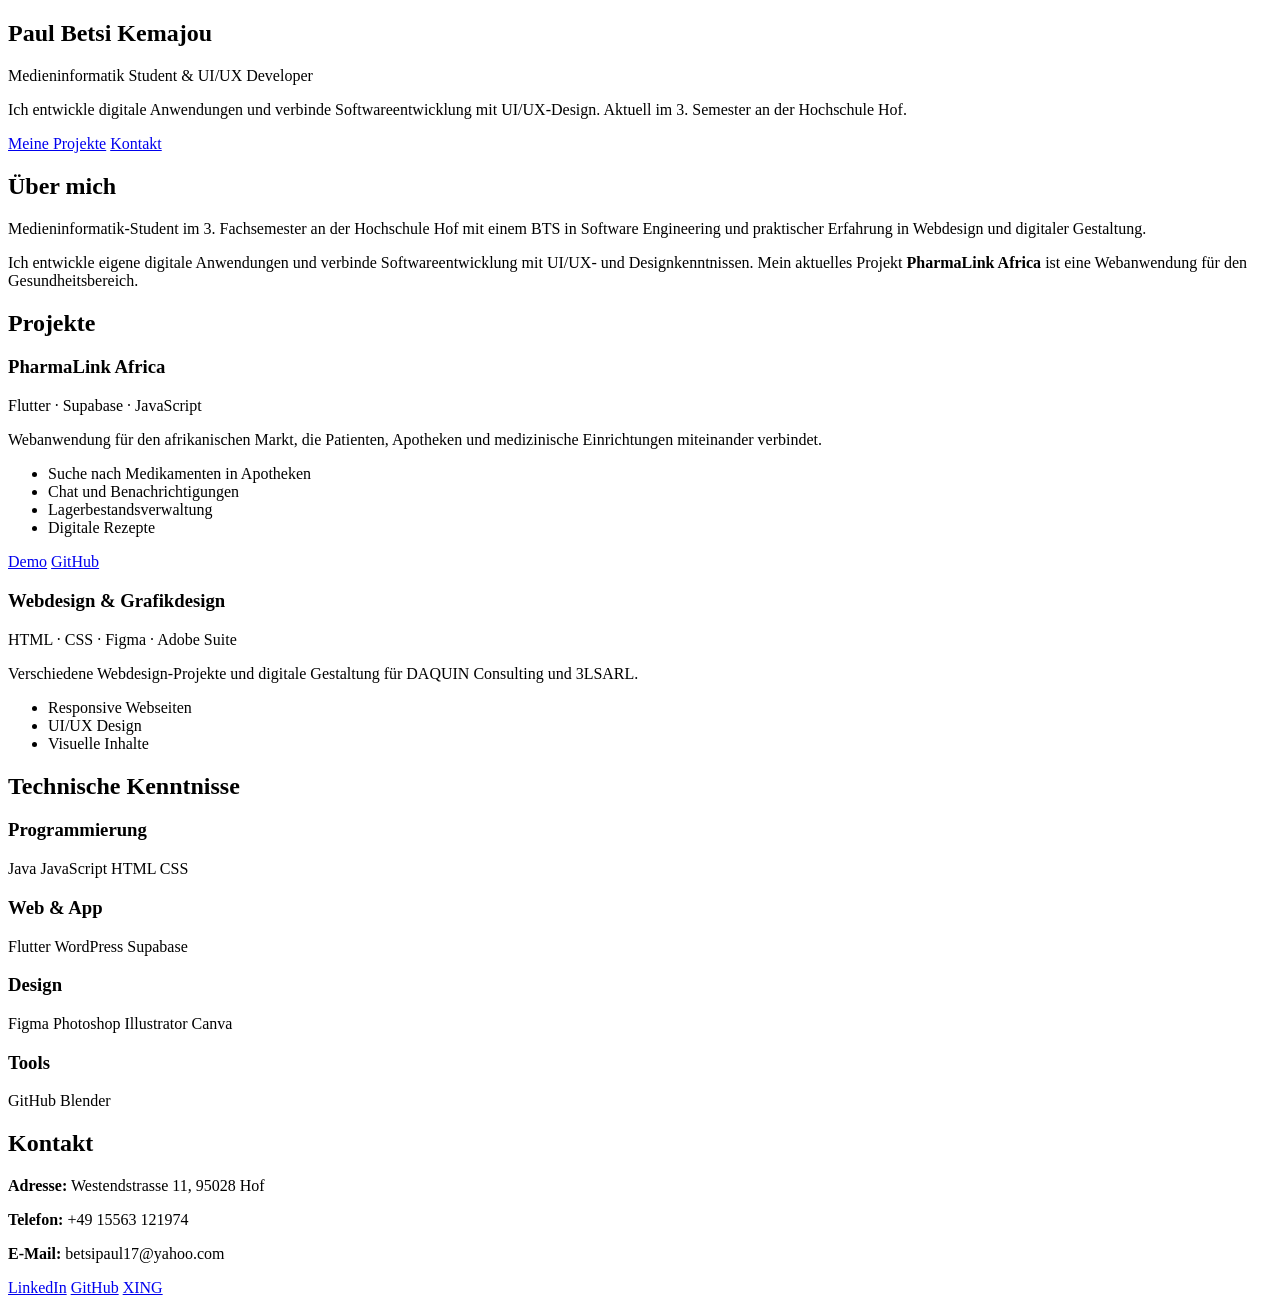
==== index.html @ ef9559c9 "feat: initial portfolio structure with HTML and CSS" ====
<!DOCTYPE html>
<html lang="de">
<head>
    <meta charset="UTF-8">
    <meta name="viewport" content="width=device-width, initial-scale=1.0">
    <title>Paul Betsi Kemajou | Medieninformatik & Web Developer</title>
    <meta name="description" content="Portfolio de Paul Betsi Kemajou, étudiant en Medieninformatik à la Hochschule Hof. Spécialisé en UI/UX, Webentwicklung et Softwareentwicklung.">
    
    <!-- Google Fonts -->
    <link rel="preconnect" href="https://fonts.googleapis.com">
    <link rel="preconnect" href="https://fonts.gstatic.com" crossorigin>
    <link href="https://fonts.googleapis.com/css2?family=Inter:wght@300;400;600;700&display=swap" rel="stylesheet">
    
    <!-- Styles -->
    <link rel="stylesheet" href="assets/css/style.css">
</head>
<body>
    <!-- Header sera injecté ici par JavaScript -->
    <header id="header-container"></header>
    
    <main>
        <!-- Section 1: Hero (Accueil) -->
        <section id="hero" class="section">
            <div class="container">
                <h1>Paul Betsi Kemajou</h1>
                <p class="subtitle">Medieninformatik Student & UI/UX Developer</p>
                <p class="description">
                    Ich entwickle digitale Anwendungen und verbinde Softwareentwicklung mit UI/UX-Design. 
                    Aktuell im 3. Semester an der Hochschule Hof.
                </p>
                <div class="cta-buttons">
                    <a href="#projekte" class="btn btn-primary">Meine Projekte</a>
                    <a href="#kontakt" class="btn btn-secondary">Kontakt</a>
                </div>
            </div>
        </section>

        <!-- Section 2: Über mich -->
        <section id="ueber-mich" class="section">
            <div class="container">
                <h2>Über mich</h2>
                <div class="about-content">
                    <p>
                        Medieninformatik-Student im 3. Fachsemester an der Hochschule Hof mit einem BTS in Software Engineering 
                        und praktischer Erfahrung in Webdesign und digitaler Gestaltung.
                    </p>
                    <p>
                        Ich entwickle eigene digitale Anwendungen und verbinde Softwareentwicklung mit UI/UX- und Designkenntnissen. 
                        Mein aktuelles Projekt <strong>PharmaLink Africa</strong> ist eine Webanwendung für den Gesundheitsbereich.
                    </p>
                </div>
            </div>
        </section>

        <!-- Section 3: Projekte -->
        <section id="projekte" class="section">
            <div class="container">
                <h2>Projekte</h2>
                <div class="projects-grid">
                    <!-- Projet 1: PharmaLink Africa -->
                    <div class="project-card">
                        <h3>PharmaLink Africa</h3>
                        <p class="project-tech">Flutter · Supabase · JavaScript</p>
                        <p>
                            Webanwendung für den afrikanischen Markt, die Patienten, Apotheken und medizinische 
                            Einrichtungen miteinander verbindet.
                        </p>
                        <ul class="project-features">
                            <li>Suche nach Medikamenten in Apotheken</li>
                            <li>Chat und Benachrichtigungen</li>
                            <li>Lagerbestandsverwaltung</li>
                            <li>Digitale Rezepte</li>
                        </ul>
                        <div class="project-links">
                            <a href="#" class="btn btn-small">Demo</a>
                            <a href="#" class="btn btn-small btn-outline">GitHub</a>
                        </div>
                    </div>

                    <!-- Projet 2: Webdesign -->
                    <div class="project-card">
                        <h3>Webdesign & Grafikdesign</h3>
                        <p class="project-tech">HTML · CSS · Figma · Adobe Suite</p>
                        <p>
                            Verschiedene Webdesign-Projekte und digitale Gestaltung für DAQUIN Consulting und 3LSARL.
                        </p>
                        <ul class="project-features">
                            <li>Responsive Webseiten</li>
                            <li>UI/UX Design</li>
                            <li>Visuelle Inhalte</li>
                        </ul>
                    </div>
                </div>
            </div>
        </section>

        <!-- Section 4: Skills -->
        <section id="skills" class="section">
            <div class="container">
                <h2>Technische Kenntnisse</h2>
                <div class="skills-grid">
                    <div class="skill-category">
                        <h3>Programmierung</h3>
                        <div class="skill-tags">
                            <span class="skill-tag">Java</span>
                            <span class="skill-tag">JavaScript</span>
                            <span class="skill-tag">HTML</span>
                            <span class="skill-tag">CSS</span>
                        </div>
                    </div>
                    <div class="skill-category">
                        <h3>Web & App</h3>
                        <div class="skill-tags">
                            <span class="skill-tag">Flutter</span>
                            <span class="skill-tag">WordPress</span>
                            <span class="skill-tag">Supabase</span>
                        </div>
                    </div>
                    <div class="skill-category">
                        <h3>Design</h3>
                        <div class="skill-tags">
                            <span class="skill-tag">Figma</span>
                            <span class="skill-tag">Photoshop</span>
                            <span class="skill-tag">Illustrator</span>
                            <span class="skill-tag">Canva</span>
                        </div>
                    </div>
                    <div class="skill-category">
                        <h3>Tools</h3>
                        <div class="skill-tags">
                            <span class="skill-tag">GitHub</span>
                            <span class="skill-tag">Blender</span>
                        </div>
                    </div>
                </div>
            </div>
        </section>

        <!-- Section 5: Kontakt -->
        <section id="kontakt" class="section">
            <div class="container">
                <h2>Kontakt</h2>
                <div class="contact-info">
                    <p><strong>Adresse:</strong> Westendstrasse 11, 95028 Hof</p>
                    <p><strong>Telefon:</strong> +49 15563 121974</p>
                    <p><strong>E-Mail:</strong> betsipaul17@yahoo.com</p>
                    <div class="social-links">
                        <a href="#" class="btn btn-outline">LinkedIn</a>
                        <a href="#" class="btn btn-outline">GitHub</a>
                        <a href="#" class="btn btn-outline">XING</a>
                    </div>
                </div>
            </div>
        </section>
    </main>

    <!-- Footer sera injecté ici par JavaScript -->
    <footer id="footer-container"></footer>

    <!-- Scripts -->
    <script type="module" src="assets/js/main.js"></script>
</body>
</html>
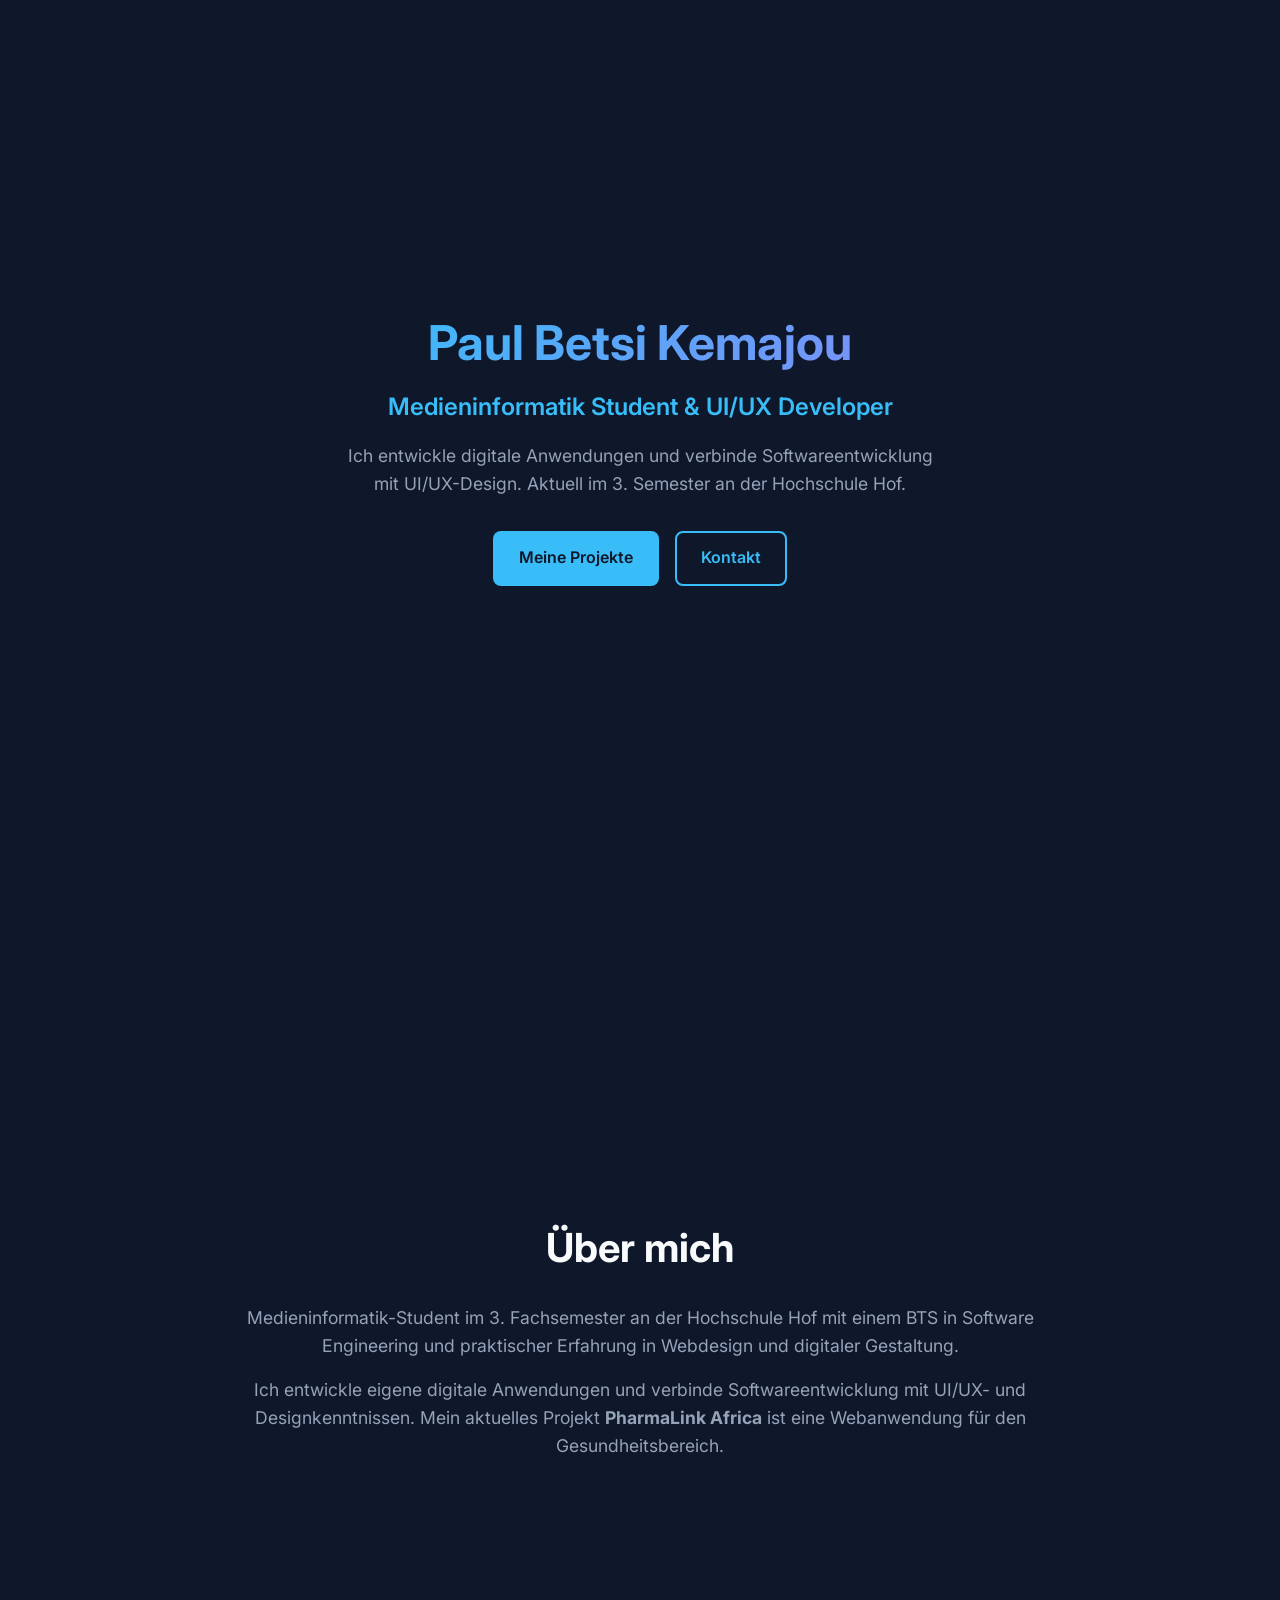
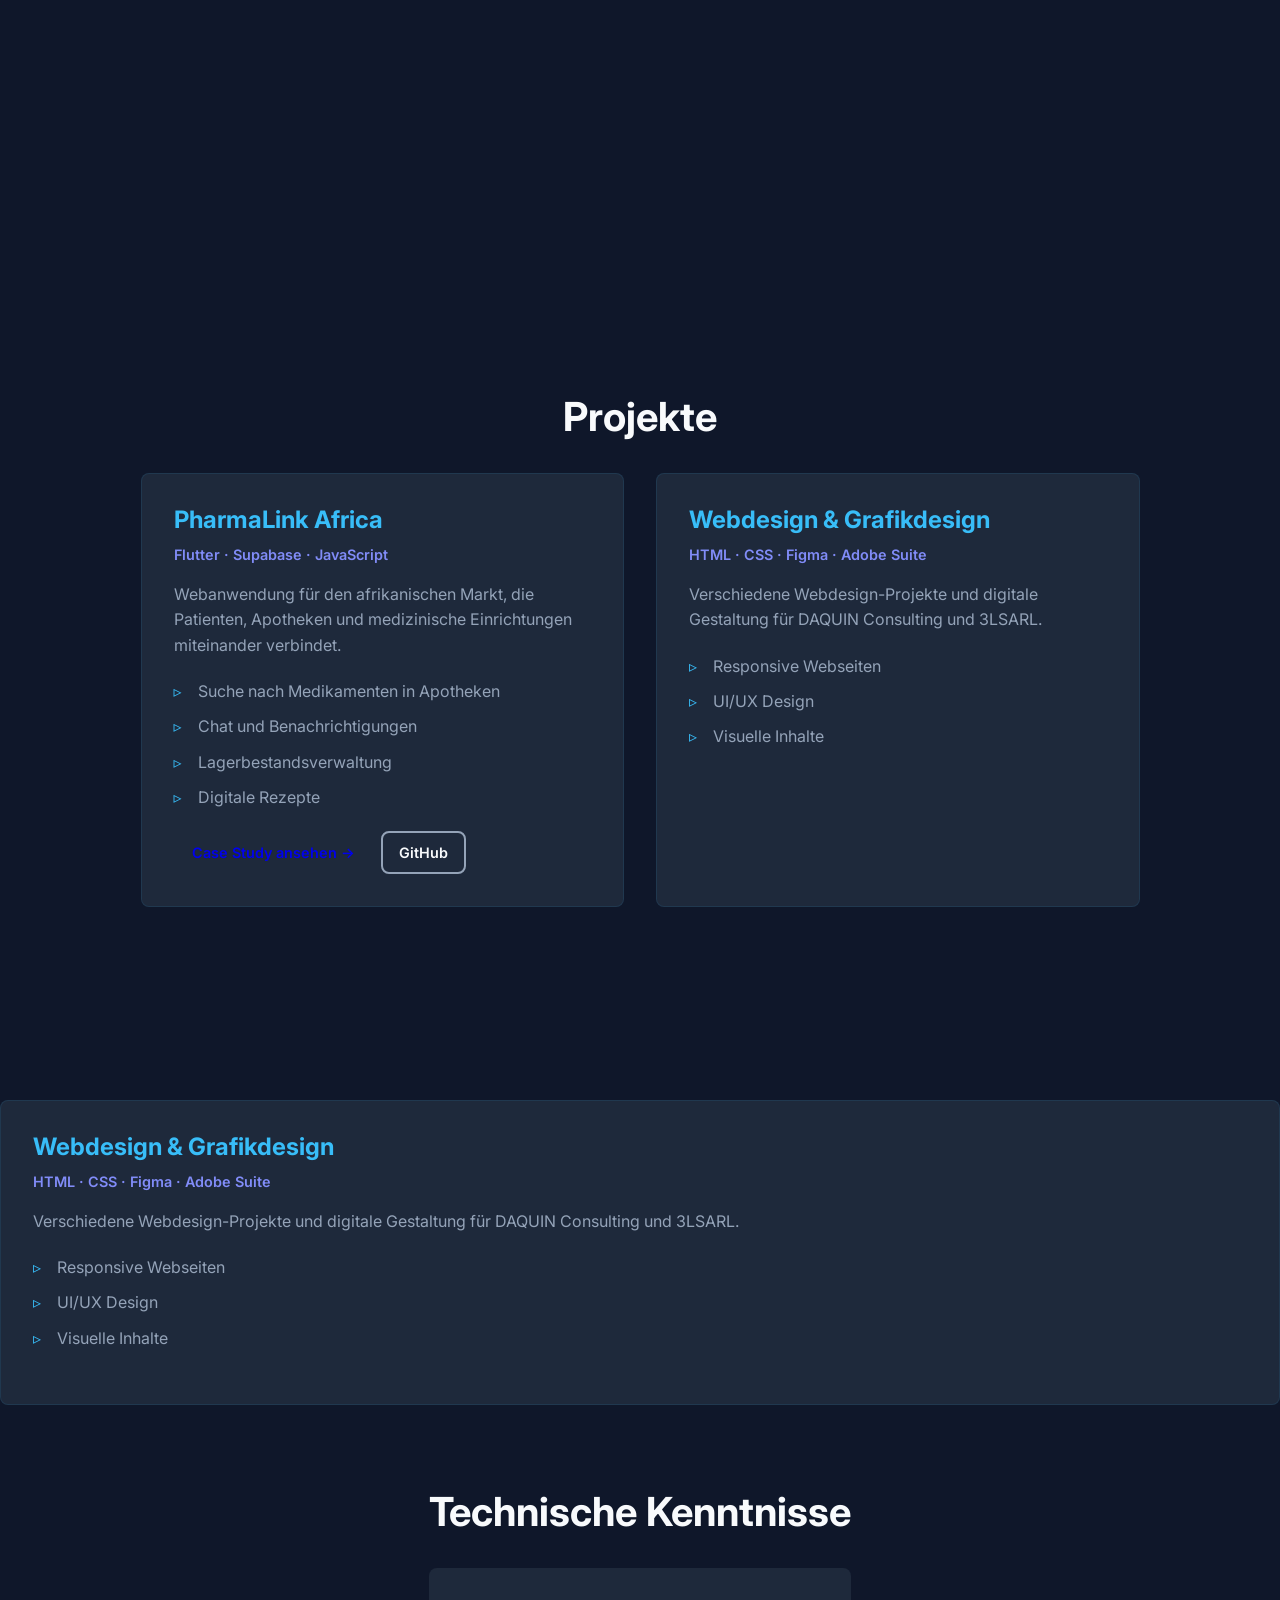
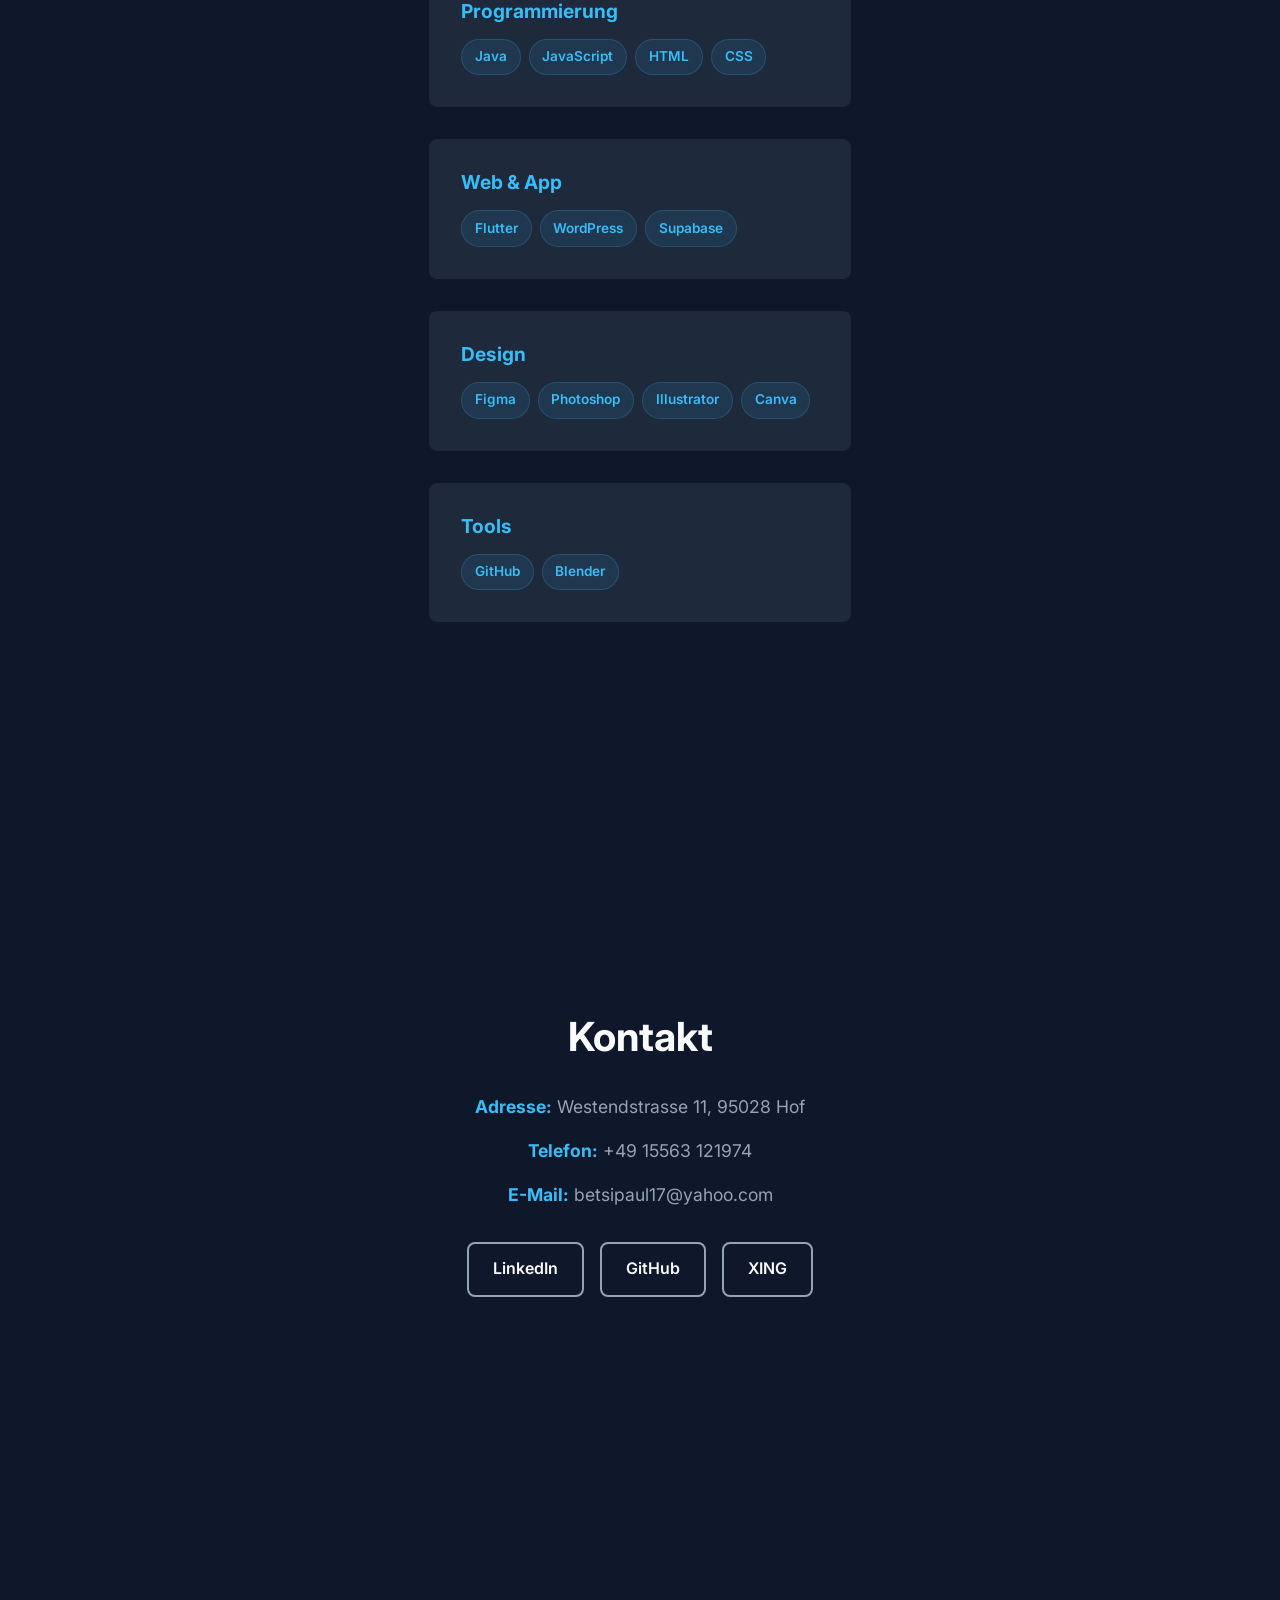
==== commit 5e67b30b: "feat: add detailed PharmaLink Africa case study page" ====
--- a/index.html
+++ b/index.html
@@ -52,30 +52,47 @@
             </div>
         </section>
 
-        <!-- Section 3: Projekte -->
-        <section id="projekte" class="section">
-            <div class="container">
-                <h2>Projekte</h2>
-                <div class="projects-grid">
-                    <!-- Projet 1: PharmaLink Africa -->
-                    <div class="project-card">
-                        <h3>PharmaLink Africa</h3>
-                        <p class="project-tech">Flutter · Supabase · JavaScript</p>
-                        <p>
-                            Webanwendung für den afrikanischen Markt, die Patienten, Apotheken und medizinische 
-                            Einrichtungen miteinander verbindet.
-                        </p>
-                        <ul class="project-features">
-                            <li>Suche nach Medikamenten in Apotheken</li>
-                            <li>Chat und Benachrichtigungen</li>
-                            <li>Lagerbestandsverwaltung</li>
-                            <li>Digitale Rezepte</li>
-                        </ul>
-                        <div class="project-links">
-                            <a href="#" class="btn btn-small">Demo</a>
-                            <a href="#" class="btn btn-small btn-outline">GitHub</a>
-                        </div>
-                    </div>
+       <!-- Section 3: Projekte -->
+<section id="projekte" class="section">
+    <div class="container">
+        <h2>Projekte</h2>
+        <div class="projects-grid">
+            <!-- Projet 1: PharmaLink Africa -->
+            <div class="project-card">
+                <h3>PharmaLink Africa</h3>
+                <p class="project-tech">Flutter · Supabase · JavaScript</p>
+                <p>
+                    Webanwendung für den afrikanischen Markt, die Patienten, Apotheken und medizinische 
+                    Einrichtungen miteinander verbindet.
+                </p>
+                <ul class="project-features">
+                    <li>Suche nach Medikamenten in Apotheken</li>
+                    <li>Chat und Benachrichtigungen</li>
+                    <li>Lagerbestandsverwaltung</li>
+                    <li>Digitale Rezepte</li>
+                </ul>
+                <div class="project-links">
+                    <a href="pharmalink.html" class="btn btn-small">Case Study ansehen →</a>
+                    <a href="https://github.com/pbetsi" target="_blank" class="btn btn-small btn-outline">GitHub</a>
+                </div>
+            </div>
+
+            <!-- Projet 2: Webdesign -->
+            <div class="project-card">
+                <h3>Webdesign & Grafikdesign</h3>
+                <p class="project-tech">HTML · CSS · Figma · Adobe Suite</p>
+                <p>
+                    Verschiedene Webdesign-Projekte und digitale Gestaltung für DAQUIN Consulting und 3LSARL.
+                </p>
+                <ul class="project-features">
+                    <li>Responsive Webseiten</li>
+                    <li>UI/UX Design</li>
+                    <li>Visuelle Inhalte</li>
+                </ul>
+            </div>
+        </div>
+    </div>
+</section>
 
                     <!-- Projet 2: Webdesign -->
                     <div class="project-card">
--- a/assets/css/style.css
+++ b/assets/css/style.css
@@ -0,0 +1,330 @@
+/* ==========================================
+   DESIGN SYSTEM - Variables
+   ========================================== */
+:root {
+    --color-bg: #0f172a;
+    --color-bg-secondary: #1e293b;
+    --color-text: #f8fafc;
+    --color-text-secondary: #94a3b8;
+    --color-primary: #38bdf8;
+    --color-primary-dark: #0ea5e9;
+    --color-accent: #818cf8;
+    --font-main: 'Inter', system-ui, -apple-system, sans-serif;
+    --spacing-xs: 0.5rem;
+    --spacing-sm: 1rem;
+    --spacing-md: 2rem;
+    --spacing-lg: 4rem;
+    --border-radius: 8px;
+    --transition: all 0.3s ease;
+}
+
+/* ==========================================
+   RESET & BASE
+   ========================================== */
+* {
+    margin: 0;
+    padding: 0;
+    box-sizing: border-box;
+}
+
+html {
+    scroll-behavior: smooth;
+}
+
+body {
+    font-family: var(--font-main);
+    background-color: var(--color-bg);
+    color: var(--color-text);
+    line-height: 1.6;
+    font-size: 16px;
+}
+
+/* ==========================================
+   TYPOGRAPHY
+   ========================================== */
+h1, h2, h3 {
+    font-weight: 700;
+    line-height: 1.2;
+    margin-bottom: var(--spacing-sm);
+}
+
+h1 {
+    font-size: 3rem;
+    background: linear-gradient(135deg, var(--color-primary), var(--color-accent));
+    -webkit-background-clip: text;
+    -webkit-text-fill-color: transparent;
+    background-clip: text;
+}
+
+h2 {
+    font-size: 2.5rem;
+    margin-bottom: var(--spacing-md);
+    text-align: center;
+}
+
+h3 {
+    font-size: 1.5rem;
+}
+
+p {
+    margin-bottom: var(--spacing-sm);
+    color: var(--color-text-secondary);
+}
+
+/* ==========================================
+   LAYOUT
+   ========================================== */
+.container {
+    max-width: 1100px;
+    margin: 0 auto;
+    padding: 0 var(--spacing-md);
+}
+
+.section {
+    min-height: 100vh;
+    padding: var(--spacing-lg) 0;
+    display: flex;
+    align-items: center;
+}
+
+/* ==========================================
+   HERO SECTION
+   ========================================== */
+#hero {
+    text-align: center;
+}
+
+.subtitle {
+    font-size: 1.5rem;
+    color: var(--color-primary);
+    margin-bottom: var(--spacing-sm);
+    font-weight: 600;
+}
+
+.description {
+    font-size: 1.1rem;
+    max-width: 600px;
+    margin: 0 auto var(--spacing-md);
+}
+
+.cta-buttons {
+    display: flex;
+    gap: var(--spacing-sm);
+    justify-content: center;
+    margin-top: var(--spacing-md);
+}
+
+/* ==========================================
+   BUTTONS
+   ========================================== */
+.btn {
+    display: inline-block;
+    padding: 0.8rem 1.5rem;
+    border-radius: var(--border-radius);
+    text-decoration: none;
+    font-weight: 600;
+    transition: var(--transition);
+    cursor: pointer;
+    border: 2px solid transparent;
+}
+
+.btn-primary {
+    background-color: var(--color-primary);
+    color: var(--color-bg);
+}
+
+.btn-primary:hover {
+    background-color: var(--color-primary-dark);
+    transform: translateY(-2px);
+}
+
+.btn-secondary {
+    border-color: var(--color-primary);
+    color: var(--color-primary);
+}
+
+.btn-secondary:hover {
+    background-color: var(--color-primary);
+    color: var(--color-bg);
+    transform: translateY(-2px);
+}
+
+.btn-outline {
+    border-color: var(--color-text-secondary);
+    color: var(--color-text);
+}
+
+.btn-outline:hover {
+    border-color: var(--color-primary);
+    color: var(--color-primary);
+}
+
+.btn-small {
+    padding: 0.5rem 1rem;
+    font-size: 0.9rem;
+}
+
+/* ==========================================
+   ABOUT SECTION
+   ========================================== */
+.about-content {
+    max-width: 800px;
+    margin: 0 auto;
+    text-align: center;
+}
+
+.about-content p {
+    font-size: 1.1rem;
+    margin-bottom: var(--spacing-sm);
+}
+
+/* ==========================================
+   PROJECTS SECTION
+   ========================================== */
+.projects-grid {
+    display: grid;
+    grid-template-columns: repeat(auto-fit, minmax(300px, 1fr));
+    gap: var(--spacing-md);
+    margin-top: var(--spacing-md);
+}
+
+.project-card {
+    background-color: var(--color-bg-secondary);
+    padding: var(--spacing-md);
+    border-radius: var(--border-radius);
+    border: 1px solid rgba(56, 189, 248, 0.1);
+    transition: var(--transition);
+}
+
+.project-card:hover {
+    transform: translateY(-5px);
+    border-color: var(--color-primary);
+    box-shadow: 0 10px 30px rgba(56, 189, 248, 0.2);
+}
+
+.project-card h3 {
+    color: var(--color-primary);
+    margin-bottom: var(--spacing-xs);
+}
+
+.project-tech {
+    font-size: 0.9rem;
+    color: var(--color-accent);
+    margin-bottom: var(--spacing-sm);
+    font-weight: 600;
+}
+
+.project-features {
+    list-style: none;
+    margin: var(--spacing-sm) 0;
+}
+
+.project-features li {
+    padding: 0.3rem 0;
+    padding-left: 1.5rem;
+    position: relative;
+    color: var(--color-text-secondary);
+}
+
+.project-features li:before {
+    content: "▹";
+    position: absolute;
+    left: 0;
+    color: var(--color-primary);
+}
+
+.project-links {
+    display: flex;
+    gap: var(--spacing-xs);
+    margin-top: var(--spacing-sm);
+}
+
+/* ==========================================
+   SKILLS SECTION
+   ========================================== */
+.skills-grid {
+    display: grid;
+    grid-template-columns: repeat(auto-fit, minmax(200px, 1fr));
+    gap: var(--spacing-md);
+    margin-top: var(--spacing-md);
+}
+
+.skill-category {
+    background-color: var(--color-bg-secondary);
+    padding: var(--spacing-md);
+    border-radius: var(--border-radius);
+}
+
+.skill-category h3 {
+    font-size: 1.2rem;
+    margin-bottom: var(--spacing-sm);
+    color: var(--color-primary);
+}
+
+.skill-tags {
+    display: flex;
+    flex-wrap: wrap;
+    gap: var(--spacing-xs);
+}
+
+.skill-tag {
+    background-color: rgba(56, 189, 248, 0.1);
+    color: var(--color-primary);
+    padding: 0.4rem 0.8rem;
+    border-radius: 20px;
+    font-size: 0.85rem;
+    font-weight: 600;
+    border: 1px solid rgba(56, 189, 248, 0.2);
+}
+
+/* ==========================================
+   CONTACT SECTION
+   ========================================== */
+.contact-info {
+    max-width: 600px;
+    margin: 0 auto;
+    text-align: center;
+}
+
+.contact-info p {
+    font-size: 1.1rem;
+    margin-bottom: var(--spacing-sm);
+}
+
+.contact-info strong {
+    color: var(--color-primary);
+}
+
+.social-links {
+    display: flex;
+    gap: var(--spacing-sm);
+    justify-content: center;
+    margin-top: var(--spacing-md);
+}
+
+/* ==========================================
+   RESPONSIVE
+   ========================================== */
+@media (max-width: 768px) {
+    h1 {
+        font-size: 2rem;
+    }
+    
+    h2 {
+        font-size: 1.8rem;
+    }
+    
+    .subtitle {
+        font-size: 1.2rem;
+    }
+    
+    .cta-buttons {
+        flex-direction: column;
+        align-items: center;
+    }
+    
+    .section {
+        padding: var(--spacing-md) 0;
+        min-height: auto;
+    }
+}
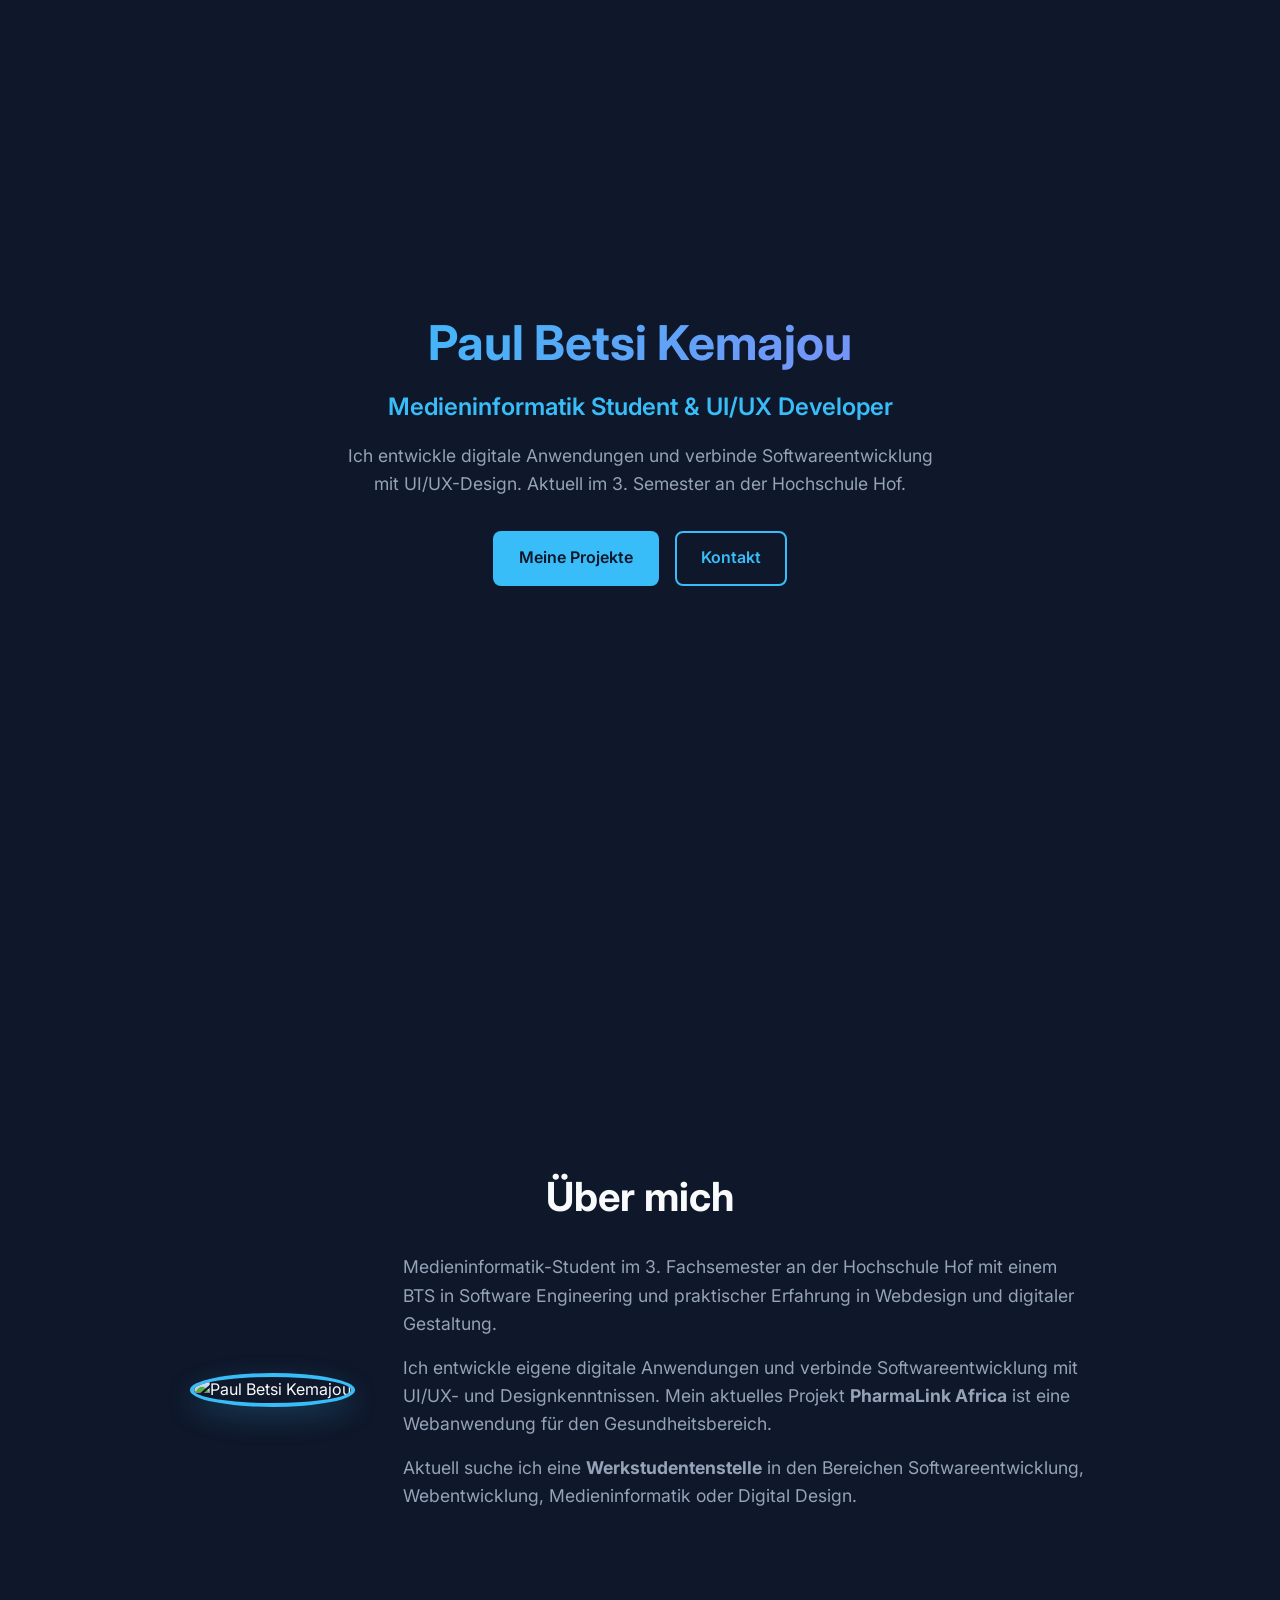
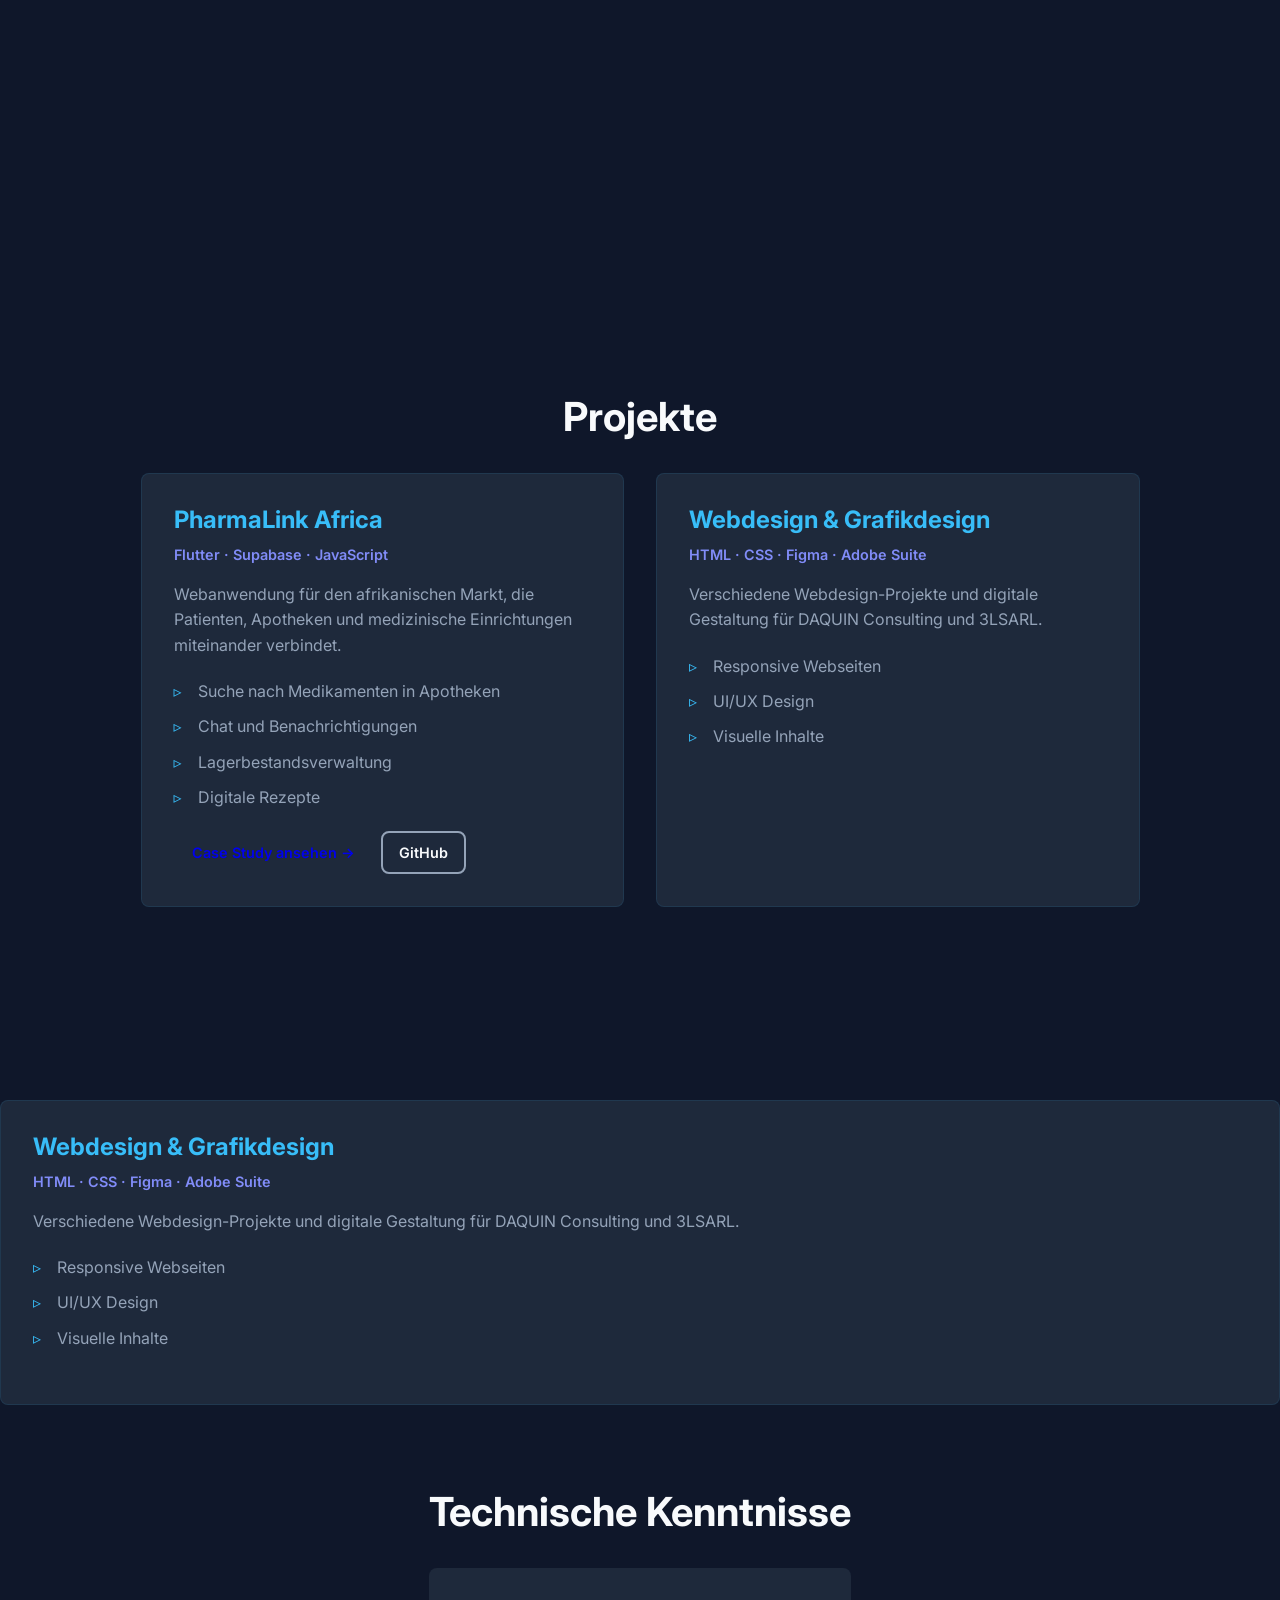
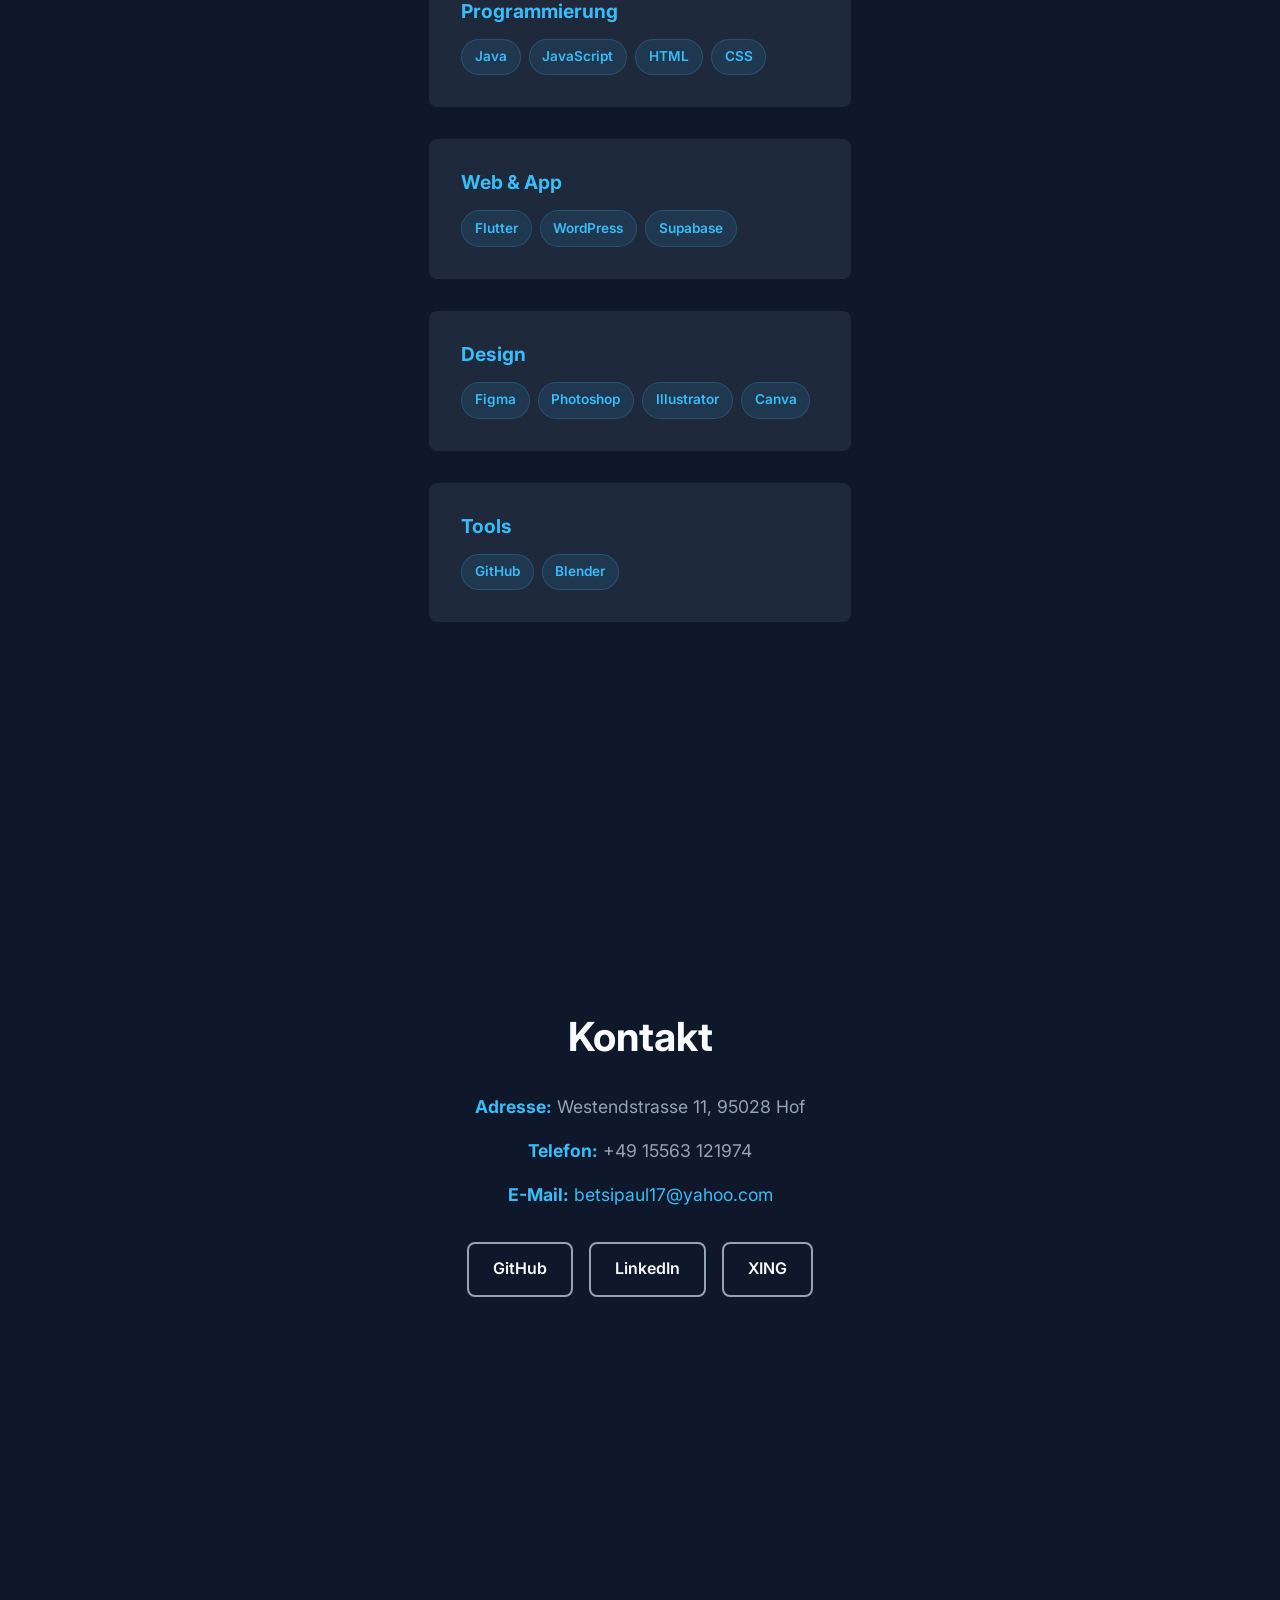
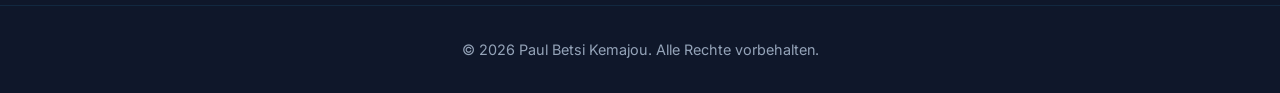
==== commit 053a1088: "feat: add profile photo, update about section and footer" ====
--- a/index.html
+++ b/index.html
@@ -35,22 +35,31 @@
             </div>
         </section>
 
-        <!-- Section 2: Über mich -->
-        <section id="ueber-mich" class="section">
-            <div class="container">
-                <h2>Über mich</h2>
-                <div class="about-content">
-                    <p>
-                        Medieninformatik-Student im 3. Fachsemester an der Hochschule Hof mit einem BTS in Software Engineering 
-                        und praktischer Erfahrung in Webdesign und digitaler Gestaltung.
-                    </p>
-                    <p>
-                        Ich entwickle eigene digitale Anwendungen und verbinde Softwareentwicklung mit UI/UX- und Designkenntnissen. 
-                        Mein aktuelles Projekt <strong>PharmaLink Africa</strong> ist eine Webanwendung für den Gesundheitsbereich.
-                    </p>
-                </div>
+      <!-- Section 2: Über mich -->
+<section id="ueber-mich" class="section">
+    <div class="container">
+        <h2>Über mich</h2>
+        <div class="about-content">
+            <div class="about-image">
+                <img src="assets/images/profil.jpg" alt="Paul Betsi Kemajou">
             </div>
-        </section>
+            <div class="about-text">
+                <p>
+                    Medieninformatik-Student im 3. Fachsemester an der Hochschule Hof mit einem BTS in Software Engineering 
+                    und praktischer Erfahrung in Webdesign und digitaler Gestaltung.
+                </p>
+                <p>
+                    Ich entwickle eigene digitale Anwendungen und verbinde Softwareentwicklung mit UI/UX- und Designkenntnissen. 
+                    Mein aktuelles Projekt <strong>PharmaLink Africa</strong> ist eine Webanwendung für den Gesundheitsbereich.
+                </p>
+                <p>
+                    Aktuell suche ich eine <strong>Werkstudentenstelle</strong> in den Bereichen Softwareentwicklung, 
+                    Webentwicklung, Medieninformatik oder Digital Design.
+                </p>
+            </div>
+        </div>
+    </div>
+</section>
 
        <!-- Section 3: Projekte -->
 <section id="projekte" class="section">
@@ -153,26 +162,29 @@
             </div>
         </section>
 
-        <!-- Section 5: Kontakt -->
-        <section id="kontakt" class="section">
-            <div class="container">
-                <h2>Kontakt</h2>
-                <div class="contact-info">
-                    <p><strong>Adresse:</strong> Westendstrasse 11, 95028 Hof</p>
-                    <p><strong>Telefon:</strong> +49 15563 121974</p>
-                    <p><strong>E-Mail:</strong> betsipaul17@yahoo.com</p>
-                    <div class="social-links">
-                        <a href="#" class="btn btn-outline">LinkedIn</a>
-                        <a href="#" class="btn btn-outline">GitHub</a>
-                        <a href="#" class="btn btn-outline">XING</a>
-                    </div>
-                </div>
+       <!-- Section 5: Kontakt -->
+<section id="kontakt" class="section">
+    <div class="container">
+        <h2>Kontakt</h2>
+        <div class="contact-info">
+            <p><strong>Adresse:</strong> Westendstrasse 11, 95028 Hof</p>
+            <p><strong>Telefon:</strong> +49 15563 121974</p>
+            <p><strong>E-Mail:</strong> <a href="mailto:betsipaul17@yahoo.com" style="color: var(--color-primary); text-decoration: none;">betsipaul17@yahoo.com</a></p>
+            <div class="social-links">
+                <a href="https://github.com/pbetsi" target="_blank" class="btn btn-outline">GitHub</a>
+                <a href="#" class="btn btn-outline">LinkedIn</a>
+                <a href="#" class="btn btn-outline">XING</a>
             </div>
-        </section>
-    </main>
+        </div>
+    </div>
+</section>
 
-    <!-- Footer sera injecté ici par JavaScript -->
-    <footer id="footer-container"></footer>
+<!-- Footer -->
+<footer class="main-footer">
+    <div class="container">
+        <p>&copy; 2026 Paul Betsi Kemajou. Alle Rechte vorbehalten.</p>
+    </div>
+</footer>
 
     <!-- Scripts -->
     <script type="module" src="assets/js/main.js"></script>
--- a/assets/css/style.css
+++ b/assets/css/style.css
@@ -327,4 +327,61 @@
         padding: var(--spacing-md) 0;
         min-height: auto;
     }
+}
+/* ==========================================
+   ABOUT SECTION (Mise à jour avec photo)
+   ========================================== */
+.about-content {
+    display: flex;
+    align-items: center;
+    justify-content: center;
+    gap: 3rem;
+    max-width: 900px;
+    margin: 0 auto;
+    text-align: left;
+}
+
+.about-image img {
+    width: 250px;
+    height: 250px;
+    object-fit: cover;
+    border-radius: 50%;
+    border: 4px solid var(--color-primary);
+    box-shadow: 0 10px 30px rgba(56, 189, 248, 0.2);
+}
+
+.about-text {
+    flex: 1;
+}
+
+.about-text p {
+    font-size: 1.1rem;
+    margin-bottom: 1rem;
+    color: var(--color-text-secondary);
+}
+
+/* ==========================================
+   FOOTER
+   ========================================== */
+.main-footer {
+    padding: 2rem 0;
+    text-align: center;
+    border-top: 1px solid rgba(56, 189, 248, 0.1);
+    background-color: var(--color-bg);
+}
+
+.main-footer p {
+    color: var(--color-text-secondary);
+    font-size: 0.9rem;
+    margin: 0;
+}
+
+/* ==========================================
+   RESPONSIVE (Mise à jour)
+   ========================================== */
+@media (max-width: 768px) {
+    .about-content {
+        flex-direction: column;
+        text-align: center;
+    }
 }
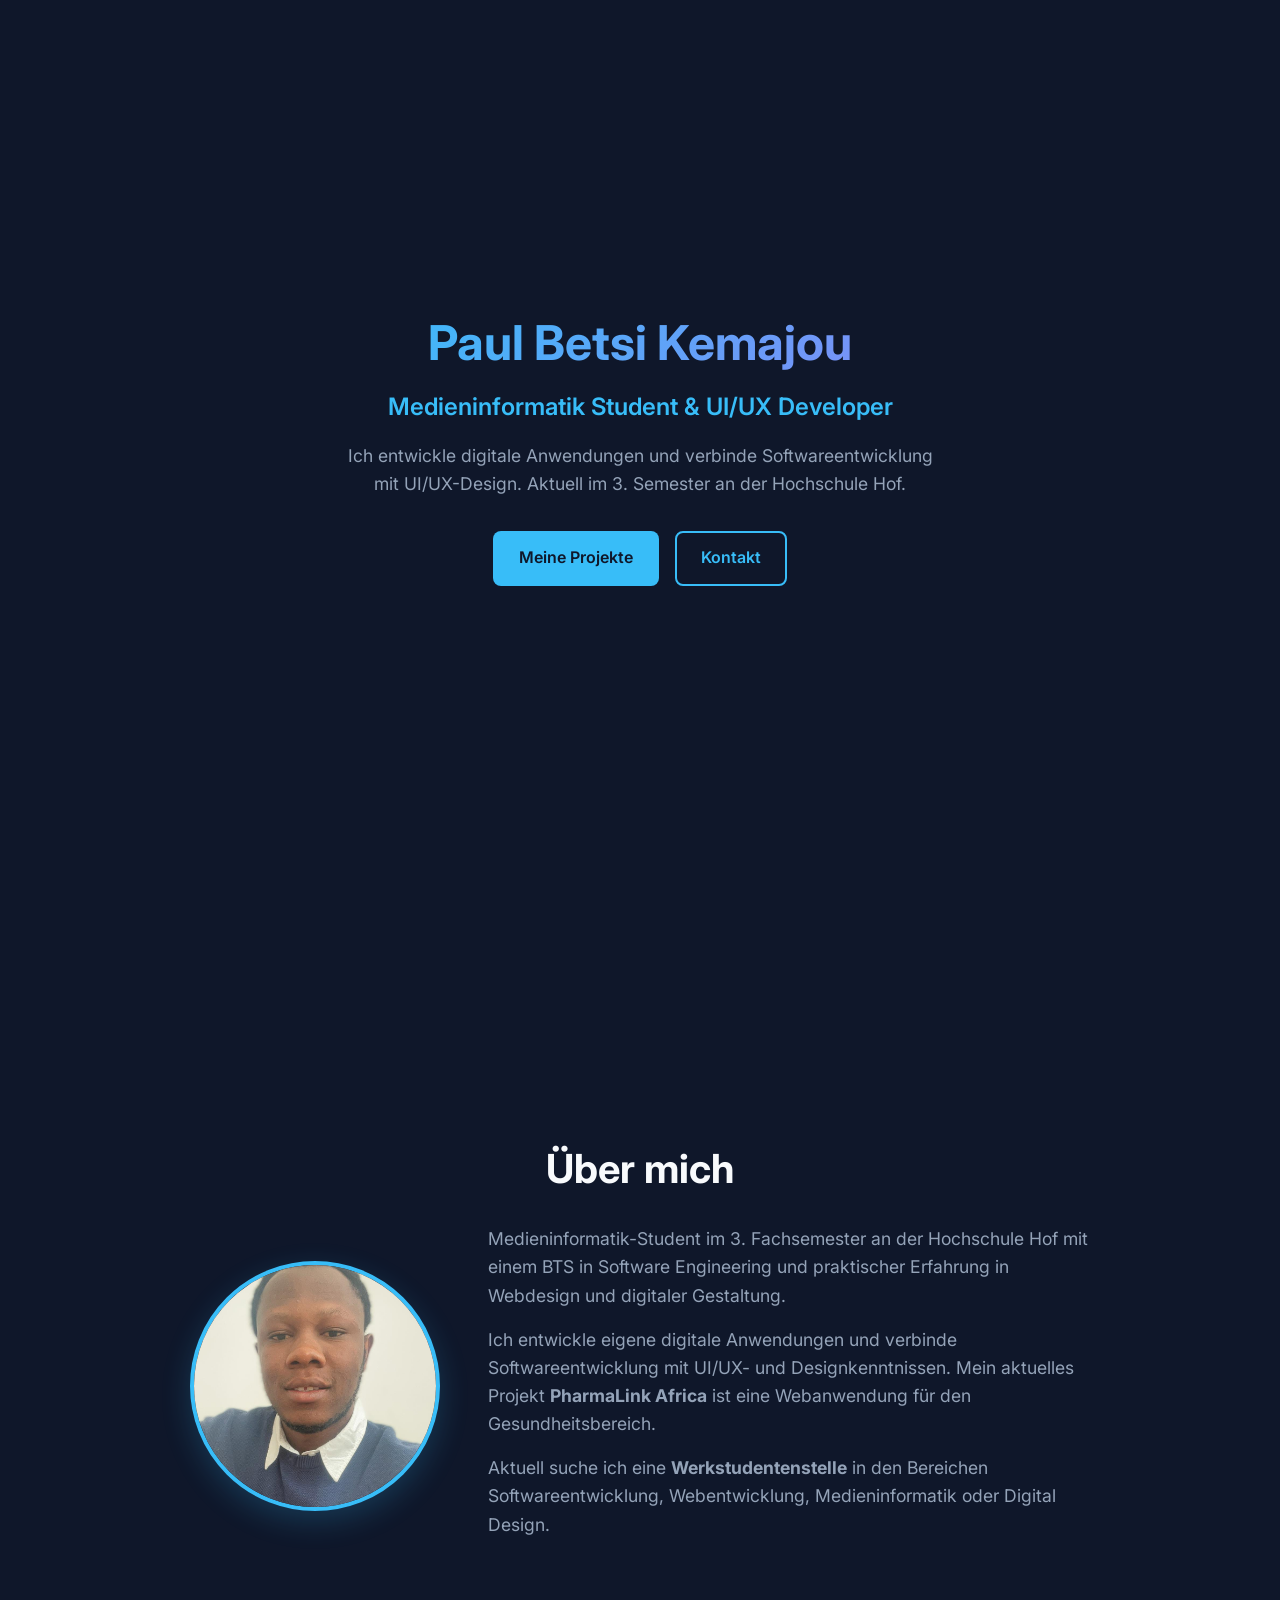
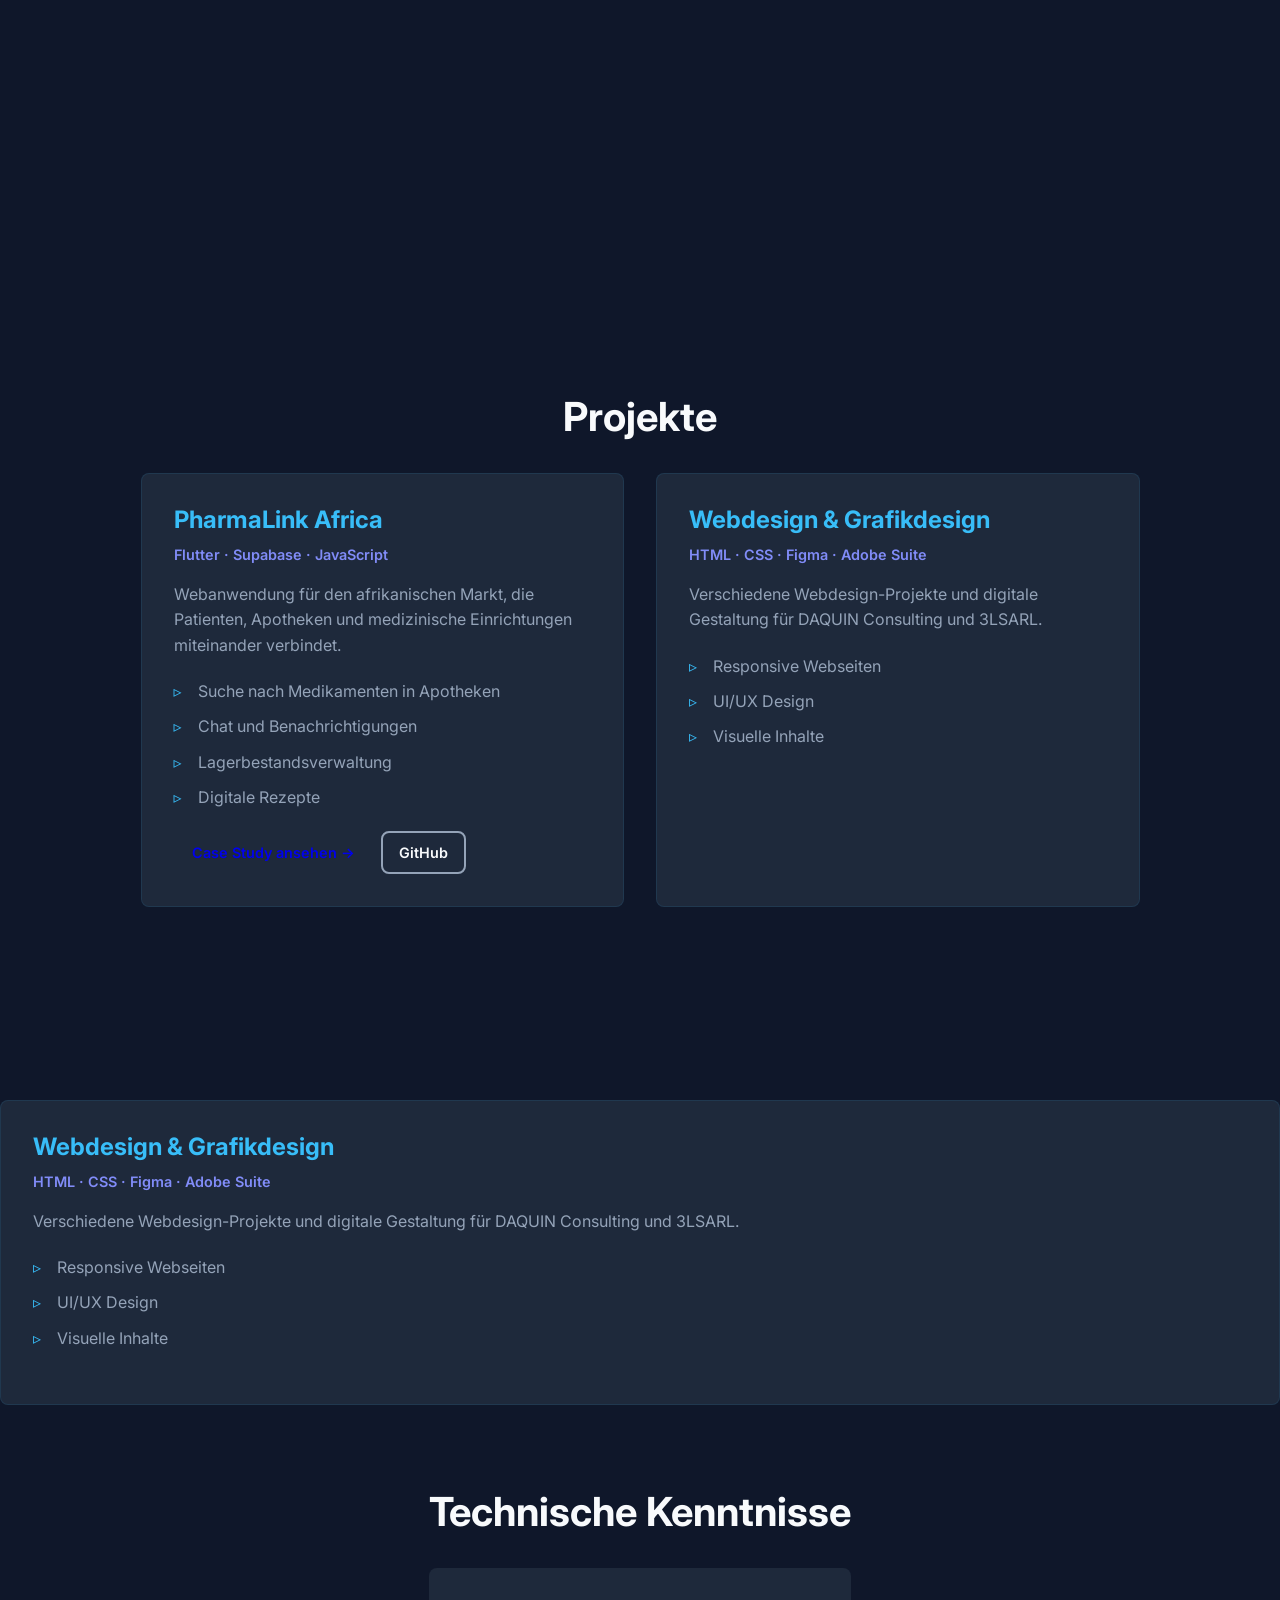
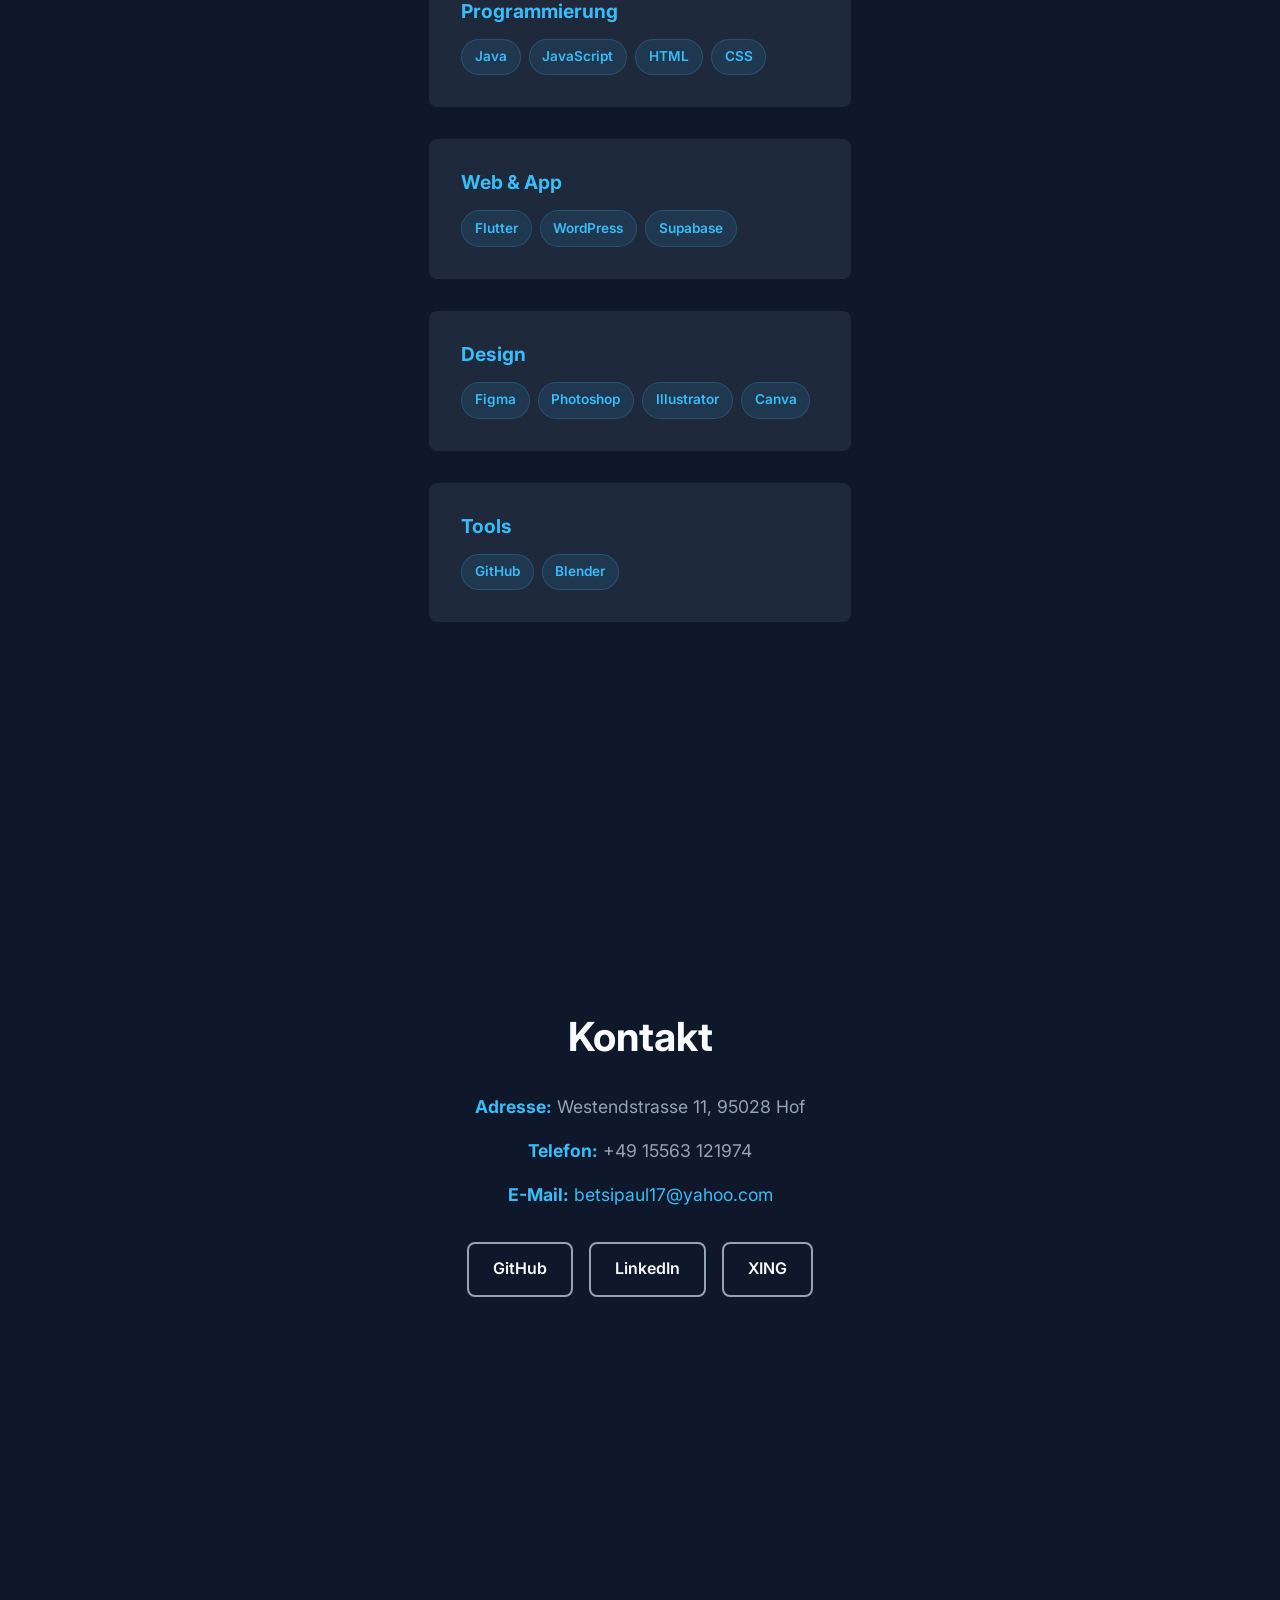
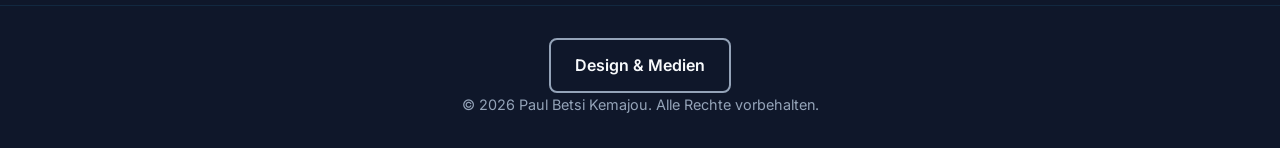
==== commit 1b7857a4: "feat: add design portfolio page" ====
--- a/index.html
+++ b/index.html
@@ -181,6 +181,7 @@
 
 <!-- Footer -->
 <footer class="main-footer">
+    <a href="design.html" class="btn btn-outline">Design & Medien</a>
     <div class="container">
         <p>&copy; 2026 Paul Betsi Kemajou. Alle Rechte vorbehalten.</p>
     </div>
--- a/assets/css/style.css
+++ b/assets/css/style.css
@@ -345,6 +345,7 @@
     width: 250px;
     height: 250px;
     object-fit: cover;
+    object-position: top center;  /* ← AJOUTER CETTE LIGNE */
     border-radius: 50%;
     border: 4px solid var(--color-primary);
     box-shadow: 0 10px 30px rgba(56, 189, 248, 0.2);
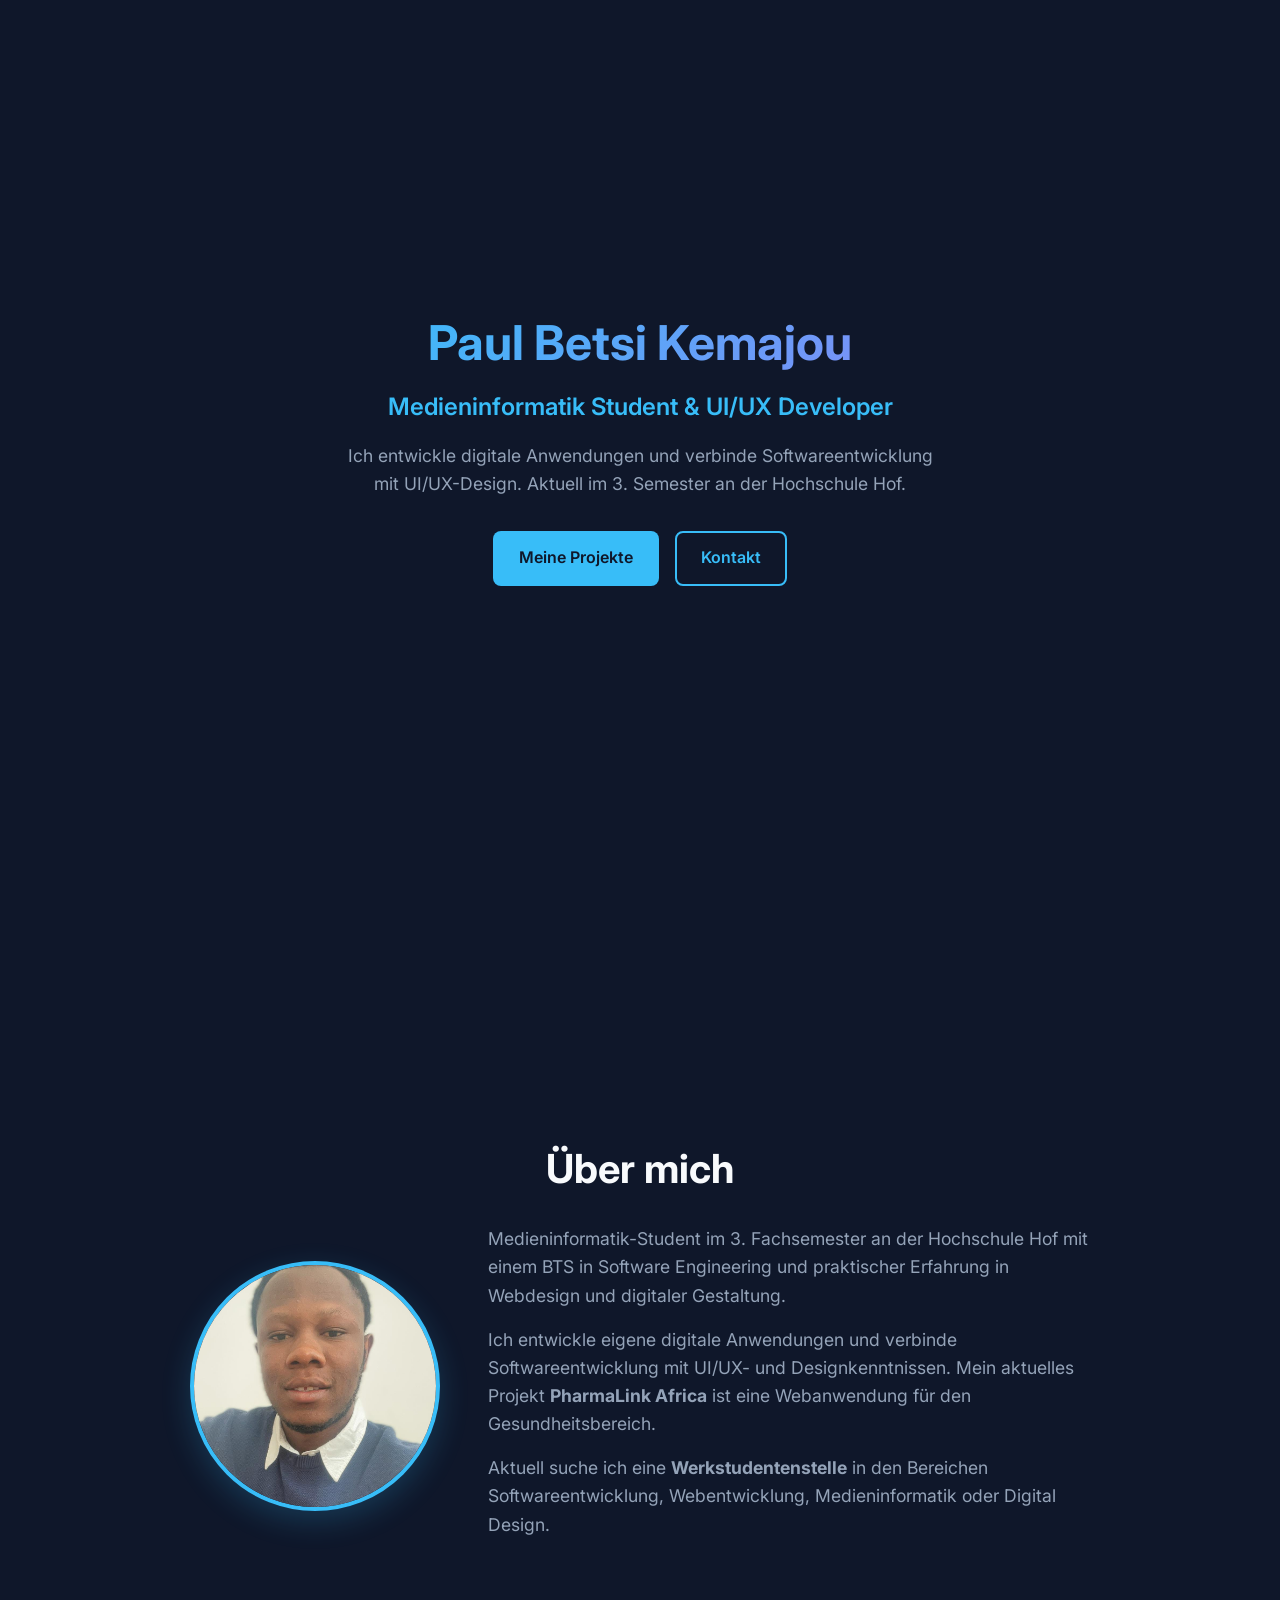
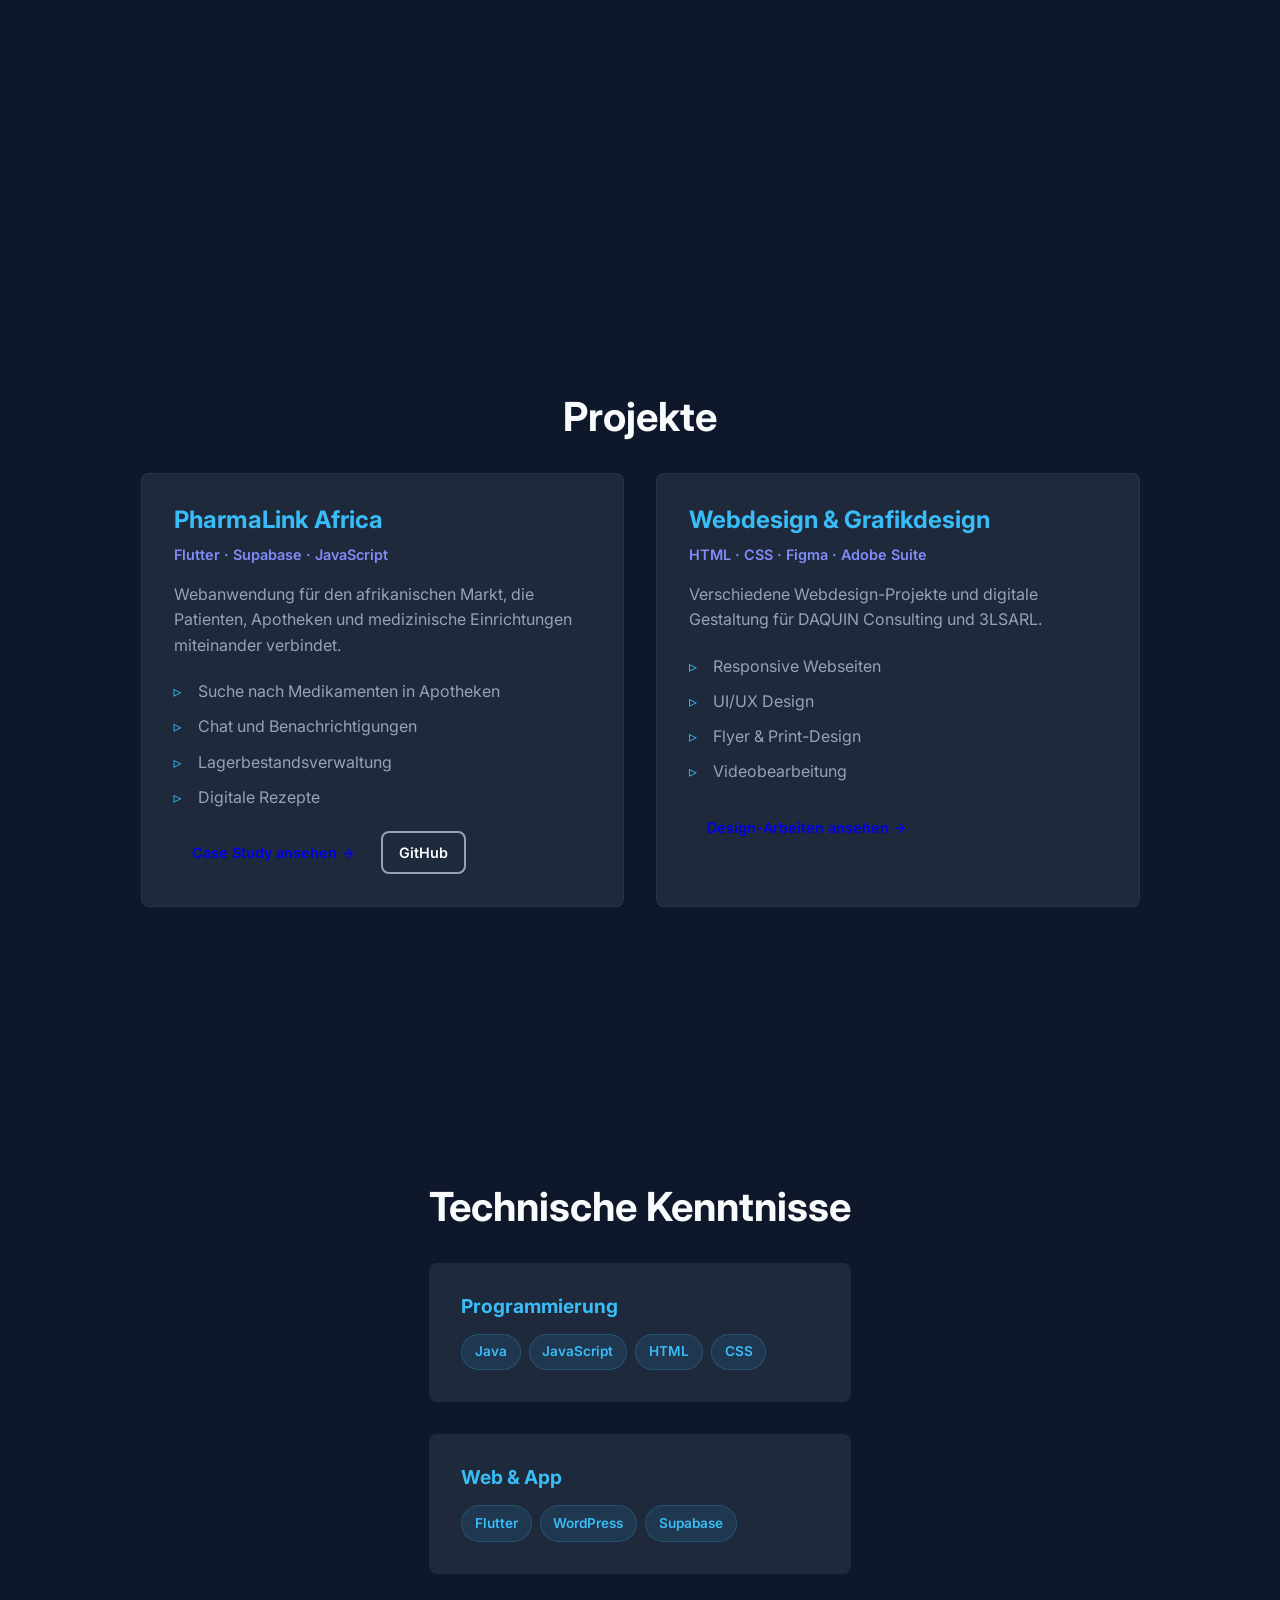
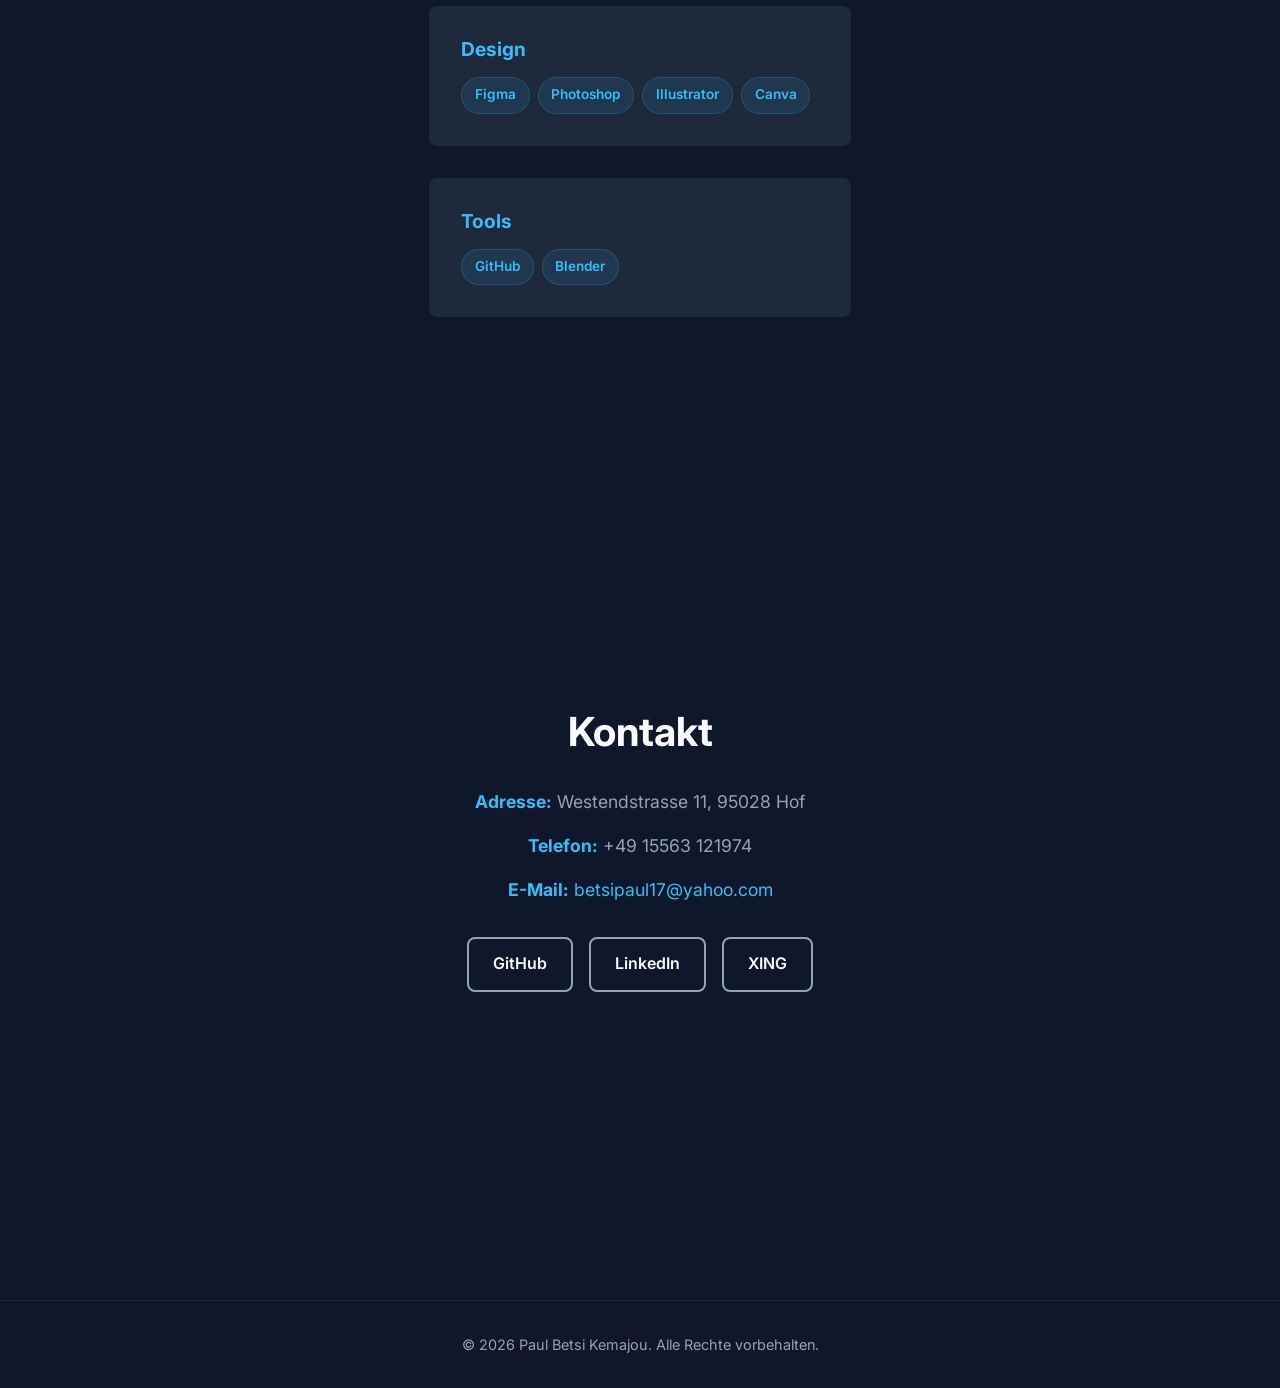
==== commit 856e9652: "fix: update index.html and add YouTube video to design page" ====
--- a/index.html
+++ b/index.html
@@ -35,75 +35,58 @@
             </div>
         </section>
 
-      <!-- Section 2: Über mich -->
-<section id="ueber-mich" class="section">
-    <div class="container">
-        <h2>Über mich</h2>
-        <div class="about-content">
-            <div class="about-image">
-                <img src="assets/images/profil.jpg" alt="Paul Betsi Kemajou">
-            </div>
-            <div class="about-text">
-                <p>
-                    Medieninformatik-Student im 3. Fachsemester an der Hochschule Hof mit einem BTS in Software Engineering 
-                    und praktischer Erfahrung in Webdesign und digitaler Gestaltung.
-                </p>
-                <p>
-                    Ich entwickle eigene digitale Anwendungen und verbinde Softwareentwicklung mit UI/UX- und Designkenntnissen. 
-                    Mein aktuelles Projekt <strong>PharmaLink Africa</strong> ist eine Webanwendung für den Gesundheitsbereich.
-                </p>
-                <p>
-                    Aktuell suche ich eine <strong>Werkstudentenstelle</strong> in den Bereichen Softwareentwicklung, 
-                    Webentwicklung, Medieninformatik oder Digital Design.
-                </p>
-            </div>
-        </div>
-    </div>
-</section>
-
-       <!-- Section 3: Projekte -->
-<section id="projekte" class="section">
-    <div class="container">
-        <h2>Projekte</h2>
-        <div class="projects-grid">
-            <!-- Projet 1: PharmaLink Africa -->
-            <div class="project-card">
-                <h3>PharmaLink Africa</h3>
-                <p class="project-tech">Flutter · Supabase · JavaScript</p>
-                <p>
-                    Webanwendung für den afrikanischen Markt, die Patienten, Apotheken und medizinische 
-                    Einrichtungen miteinander verbindet.
-                </p>
-                <ul class="project-features">
-                    <li>Suche nach Medikamenten in Apotheken</li>
-                    <li>Chat und Benachrichtigungen</li>
-                    <li>Lagerbestandsverwaltung</li>
-                    <li>Digitale Rezepte</li>
-                </ul>
-                <div class="project-links">
-                    <a href="pharmalink.html" class="btn btn-small">Case Study ansehen →</a>
-                    <a href="https://github.com/pbetsi" target="_blank" class="btn btn-small btn-outline">GitHub</a>
+        <!-- Section 2: Über mich -->
+        <section id="ueber-mich" class="section">
+            <div class="container">
+                <h2>Über mich</h2>
+                <div class="about-content">
+                    <div class="about-image">
+                        <img src="assets/images/profil.jpg" alt="Paul Betsi Kemajou">
+                    </div>
+                    <div class="about-text">
+                        <p>
+                            Medieninformatik-Student im 3. Fachsemester an der Hochschule Hof mit einem BTS in Software Engineering 
+                            und praktischer Erfahrung in Webdesign und digitaler Gestaltung.
+                        </p>
+                        <p>
+                            Ich entwickle eigene digitale Anwendungen und verbinde Softwareentwicklung mit UI/UX- und Designkenntnissen. 
+                            Mein aktuelles Projekt <strong>PharmaLink Africa</strong> ist eine Webanwendung für den Gesundheitsbereich.
+                        </p>
+                        <p>
+                            Aktuell suche ich eine <strong>Werkstudentenstelle</strong> in den Bereichen Softwareentwicklung, 
+                            Webentwicklung, Medieninformatik oder Digital Design.
+                        </p>
+                    </div>
                 </div>
             </div>
+        </section>
 
-            <!-- Projet 2: Webdesign -->
-            <div class="project-card">
-                <h3>Webdesign & Grafikdesign</h3>
-                <p class="project-tech">HTML · CSS · Figma · Adobe Suite</p>
-                <p>
-                    Verschiedene Webdesign-Projekte und digitale Gestaltung für DAQUIN Consulting und 3LSARL.
-                </p>
-                <ul class="project-features">
-                    <li>Responsive Webseiten</li>
-                    <li>UI/UX Design</li>
-                    <li>Visuelle Inhalte</li>
-                </ul>
-            </div>
-        </div>
-    </div>
-</section>
+        <!-- Section 3: Projekte -->
+        <section id="projekte" class="section">
+            <div class="container">
+                <h2>Projekte</h2>
+                <div class="projects-grid">
+                    <!-- Projet 1: PharmaLink Africa -->
+                    <div class="project-card">
+                        <h3>PharmaLink Africa</h3>
+                        <p class="project-tech">Flutter · Supabase · JavaScript</p>
+                        <p>
+                            Webanwendung für den afrikanischen Markt, die Patienten, Apotheken und medizinische 
+                            Einrichtungen miteinander verbindet.
+                        </p>
+                        <ul class="project-features">
+                            <li>Suche nach Medikamenten in Apotheken</li>
+                            <li>Chat und Benachrichtigungen</li>
+                            <li>Lagerbestandsverwaltung</li>
+                            <li>Digitale Rezepte</li>
+                        </ul>
+                        <div class="project-links">
+                            <a href="pharmalink.html" class="btn btn-small">Case Study ansehen →</a>
+                            <a href="https://github.com/pbetsi" target="_blank" class="btn btn-small btn-outline">GitHub</a>
+                        </div>
+                    </div>
 
-                    <!-- Projet 2: Webdesign -->
+                    <!-- Projet 2: Webdesign & Grafikdesign -->
                     <div class="project-card">
                         <h3>Webdesign & Grafikdesign</h3>
                         <p class="project-tech">HTML · CSS · Figma · Adobe Suite</p>
@@ -113,8 +96,12 @@
                         <ul class="project-features">
                             <li>Responsive Webseiten</li>
                             <li>UI/UX Design</li>
-                            <li>Visuelle Inhalte</li>
+                            <li>Flyer & Print-Design</li>
+                            <li>Videobearbeitung</li>
                         </ul>
+                        <div class="project-links">
+                            <a href="design.html" class="btn btn-small">Design-Arbeiten ansehen →</a>
+                        </div>
                     </div>
                 </div>
             </div>
@@ -162,30 +149,30 @@
             </div>
         </section>
 
-       <!-- Section 5: Kontakt -->
-<section id="kontakt" class="section">
-    <div class="container">
-        <h2>Kontakt</h2>
-        <div class="contact-info">
-            <p><strong>Adresse:</strong> Westendstrasse 11, 95028 Hof</p>
-            <p><strong>Telefon:</strong> +49 15563 121974</p>
-            <p><strong>E-Mail:</strong> <a href="mailto:betsipaul17@yahoo.com" style="color: var(--color-primary); text-decoration: none;">betsipaul17@yahoo.com</a></p>
-            <div class="social-links">
-                <a href="https://github.com/pbetsi" target="_blank" class="btn btn-outline">GitHub</a>
-                <a href="#" class="btn btn-outline">LinkedIn</a>
-                <a href="#" class="btn btn-outline">XING</a>
+        <!-- Section 5: Kontakt -->
+        <section id="kontakt" class="section">
+            <div class="container">
+                <h2>Kontakt</h2>
+                <div class="contact-info">
+                    <p><strong>Adresse:</strong> Westendstrasse 11, 95028 Hof</p>
+                    <p><strong>Telefon:</strong> +49 15563 121974</p>
+                    <p><strong>E-Mail:</strong> <a href="mailto:betsipaul17@yahoo.com" style="color: var(--color-primary); text-decoration: none;">betsipaul17@yahoo.com</a></p>
+                    <div class="social-links">
+                        <a href="https://github.com/pbetsi" target="_blank" class="btn btn-outline">GitHub</a>
+                        <a href="#" class="btn btn-outline">LinkedIn</a>
+                        <a href="#" class="btn btn-outline">XING</a>
+                    </div>
+                </div>
             </div>
-        </div>
-    </div>
-</section>
+        </section>
 
-<!-- Footer -->
-<footer class="main-footer">
-    <a href="design.html" class="btn btn-outline">Design & Medien</a>
-    <div class="container">
-        <p>&copy; 2026 Paul Betsi Kemajou. Alle Rechte vorbehalten.</p>
-    </div>
-</footer>
+        <!-- Footer -->
+        <footer class="main-footer">
+            <div class="container">
+                <p>&copy; 2026 Paul Betsi Kemajou. Alle Rechte vorbehalten.</p>
+            </div>
+        </footer>
+    </main>
 
     <!-- Scripts -->
     <script type="module" src="assets/js/main.js"></script>
